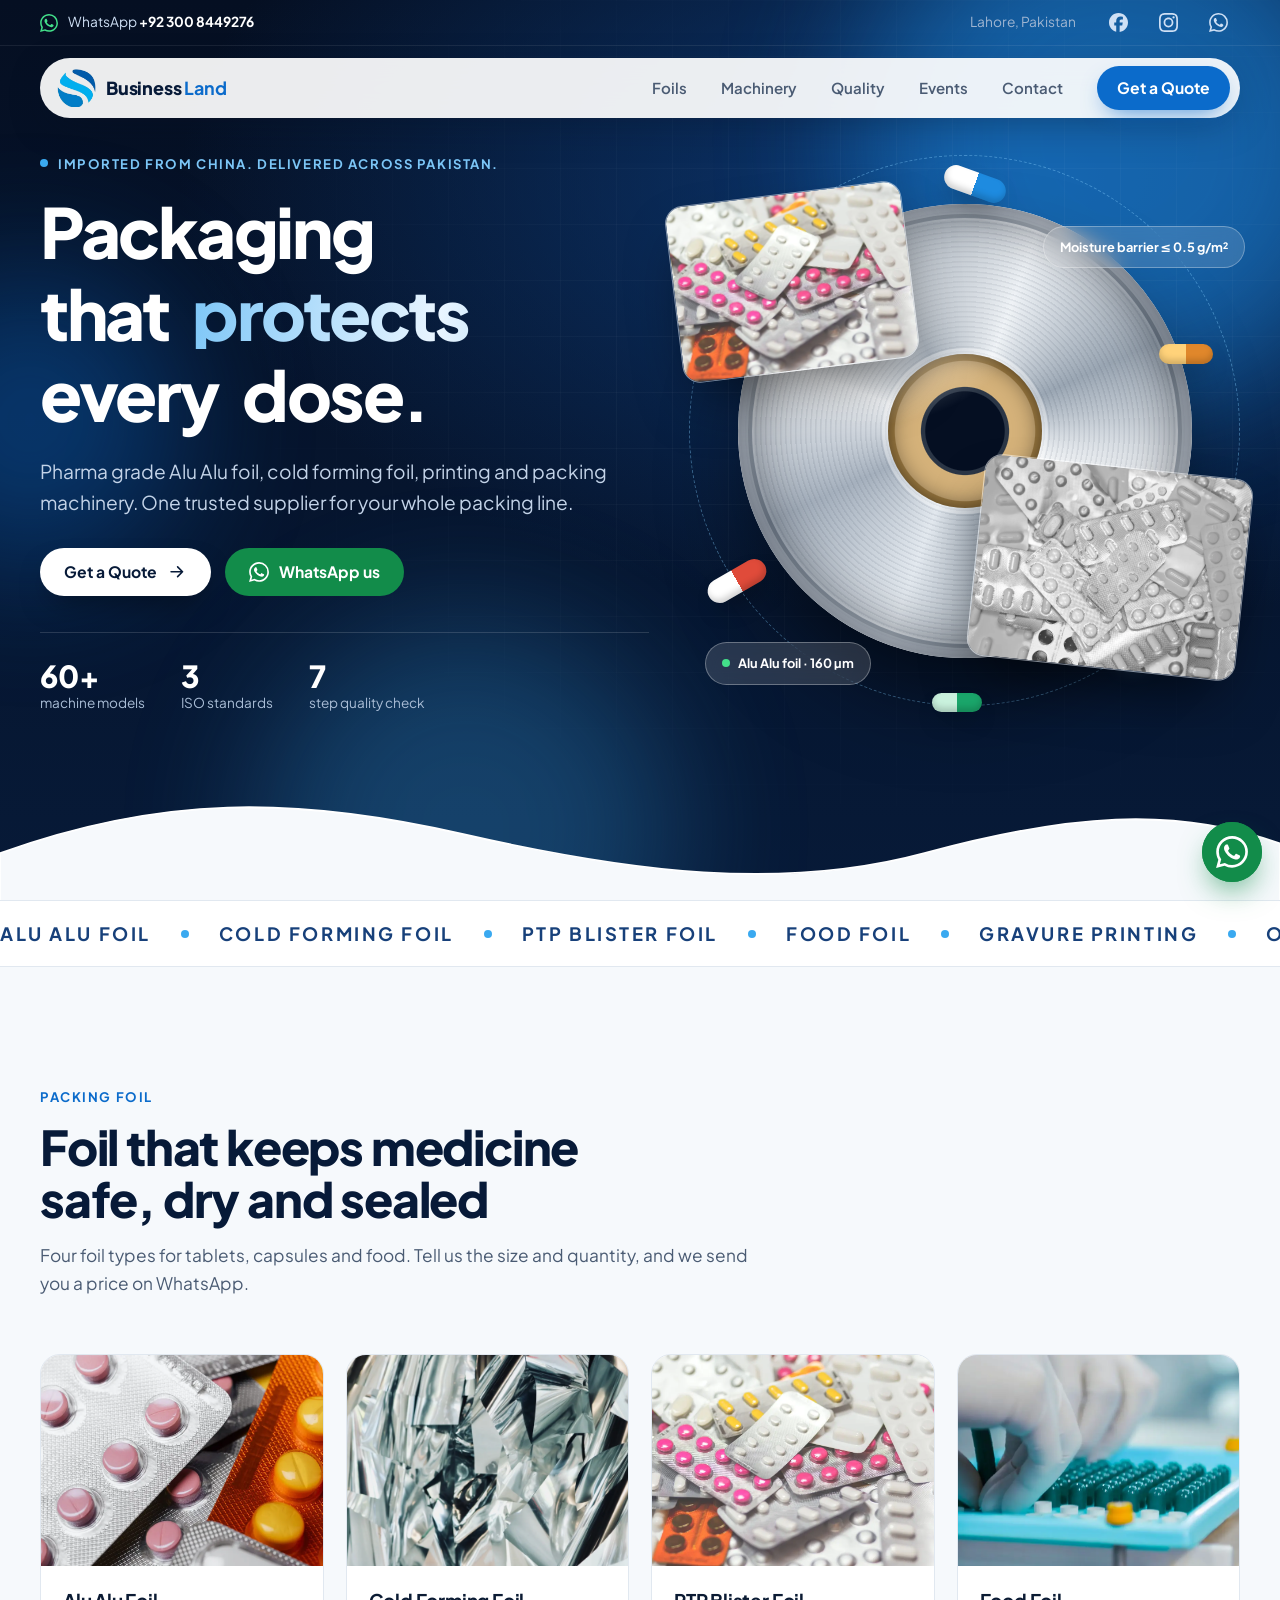
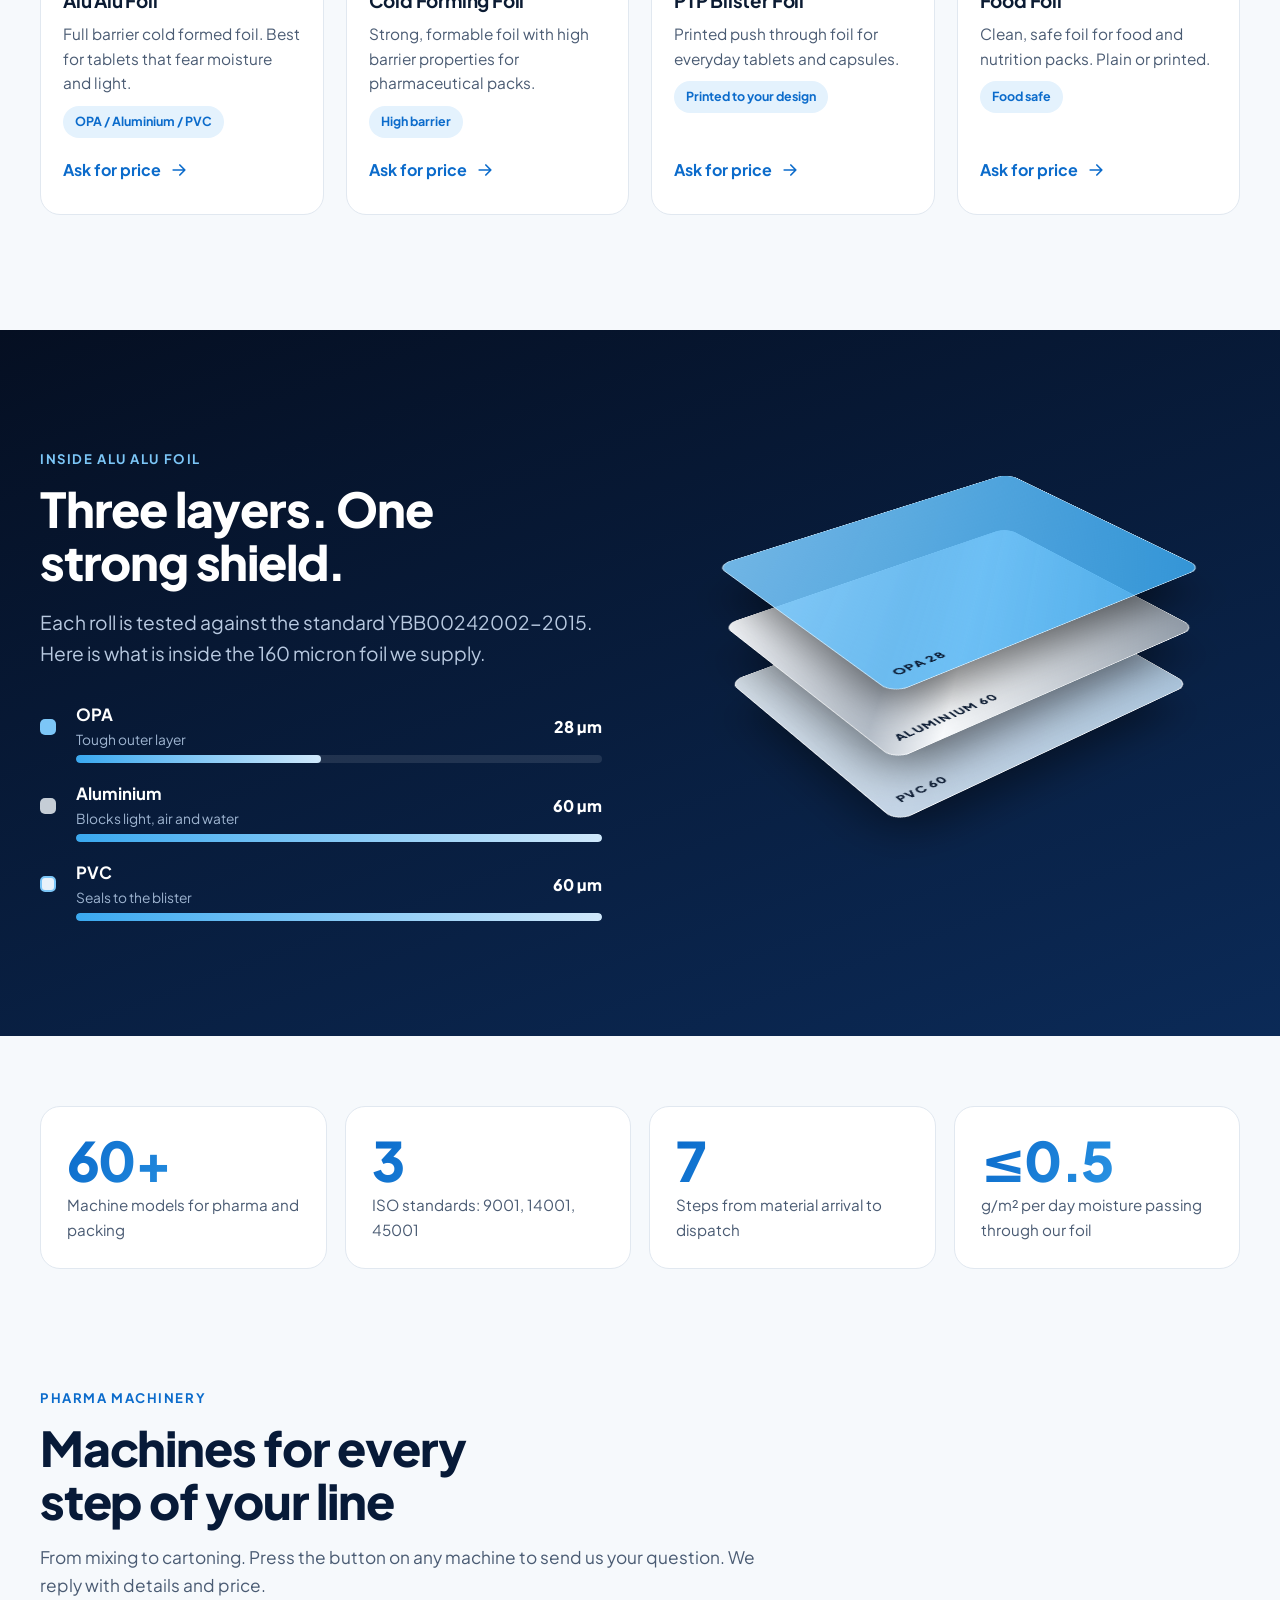
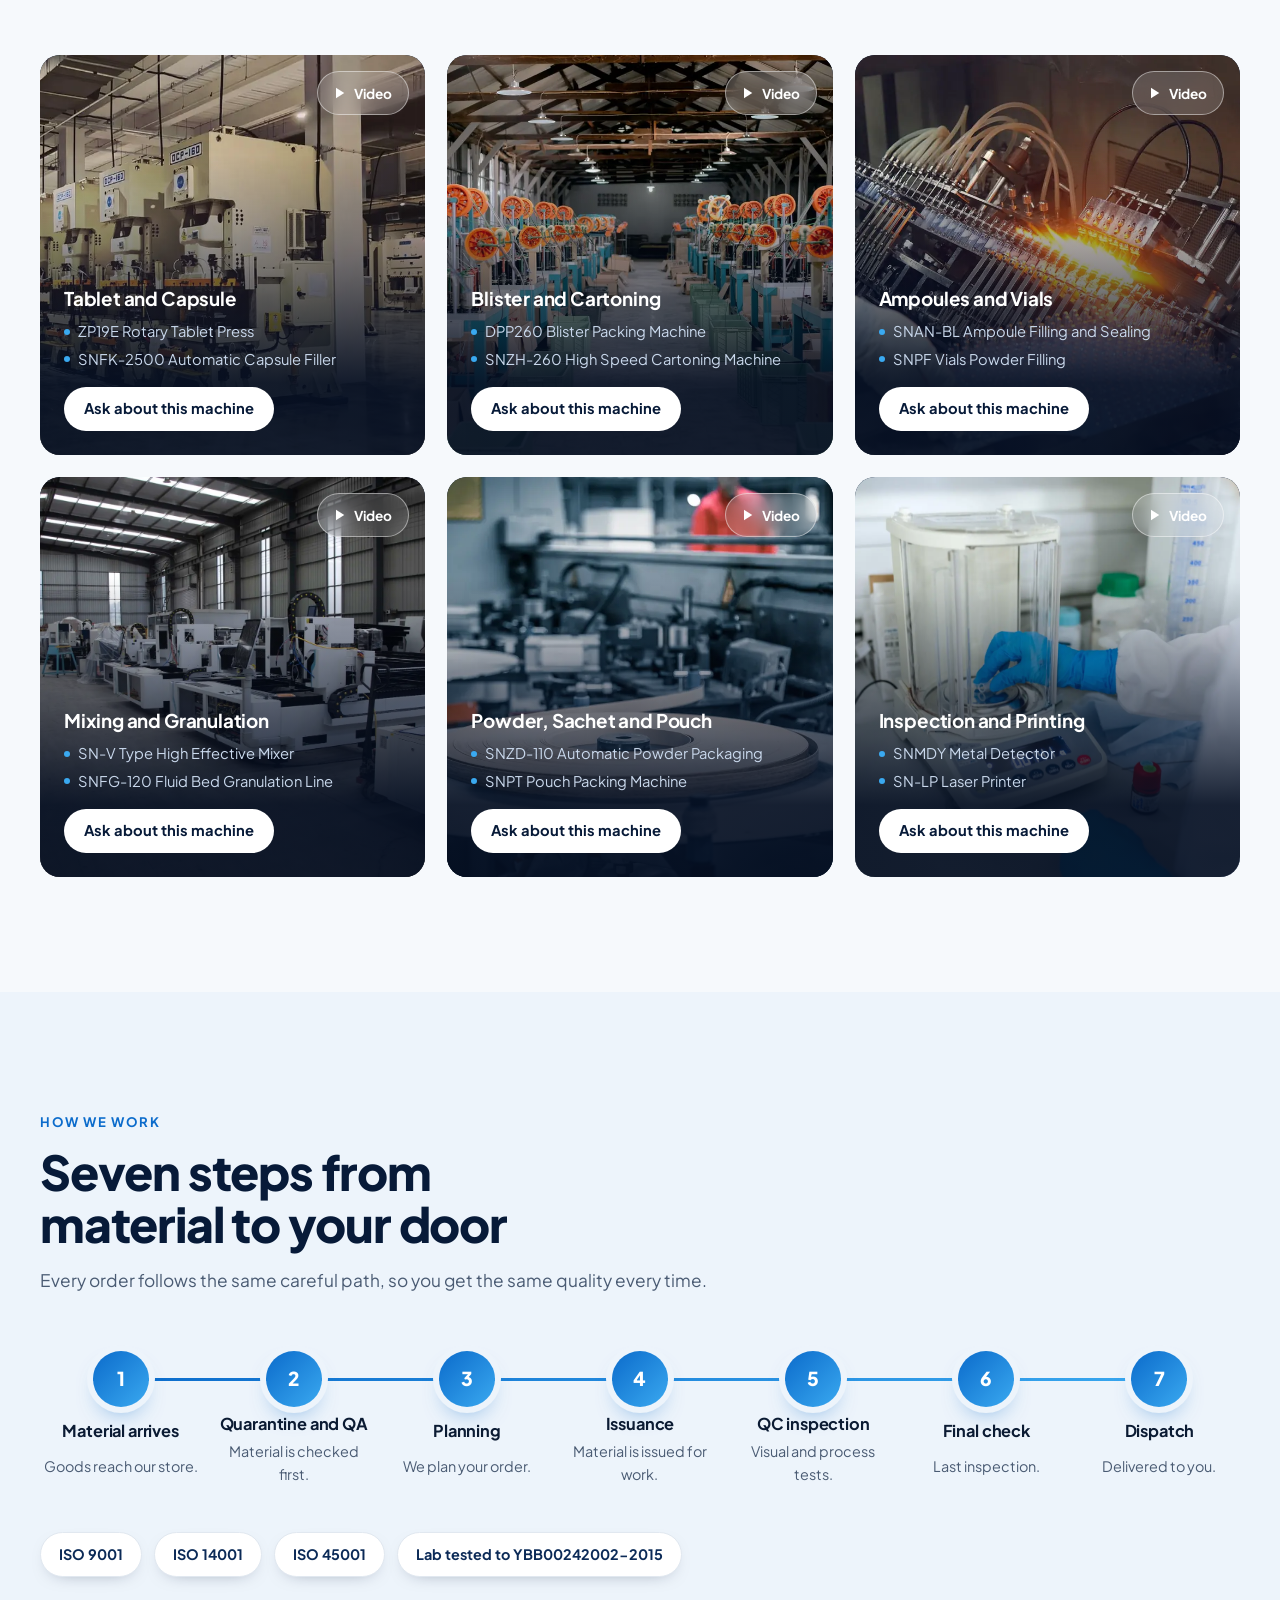
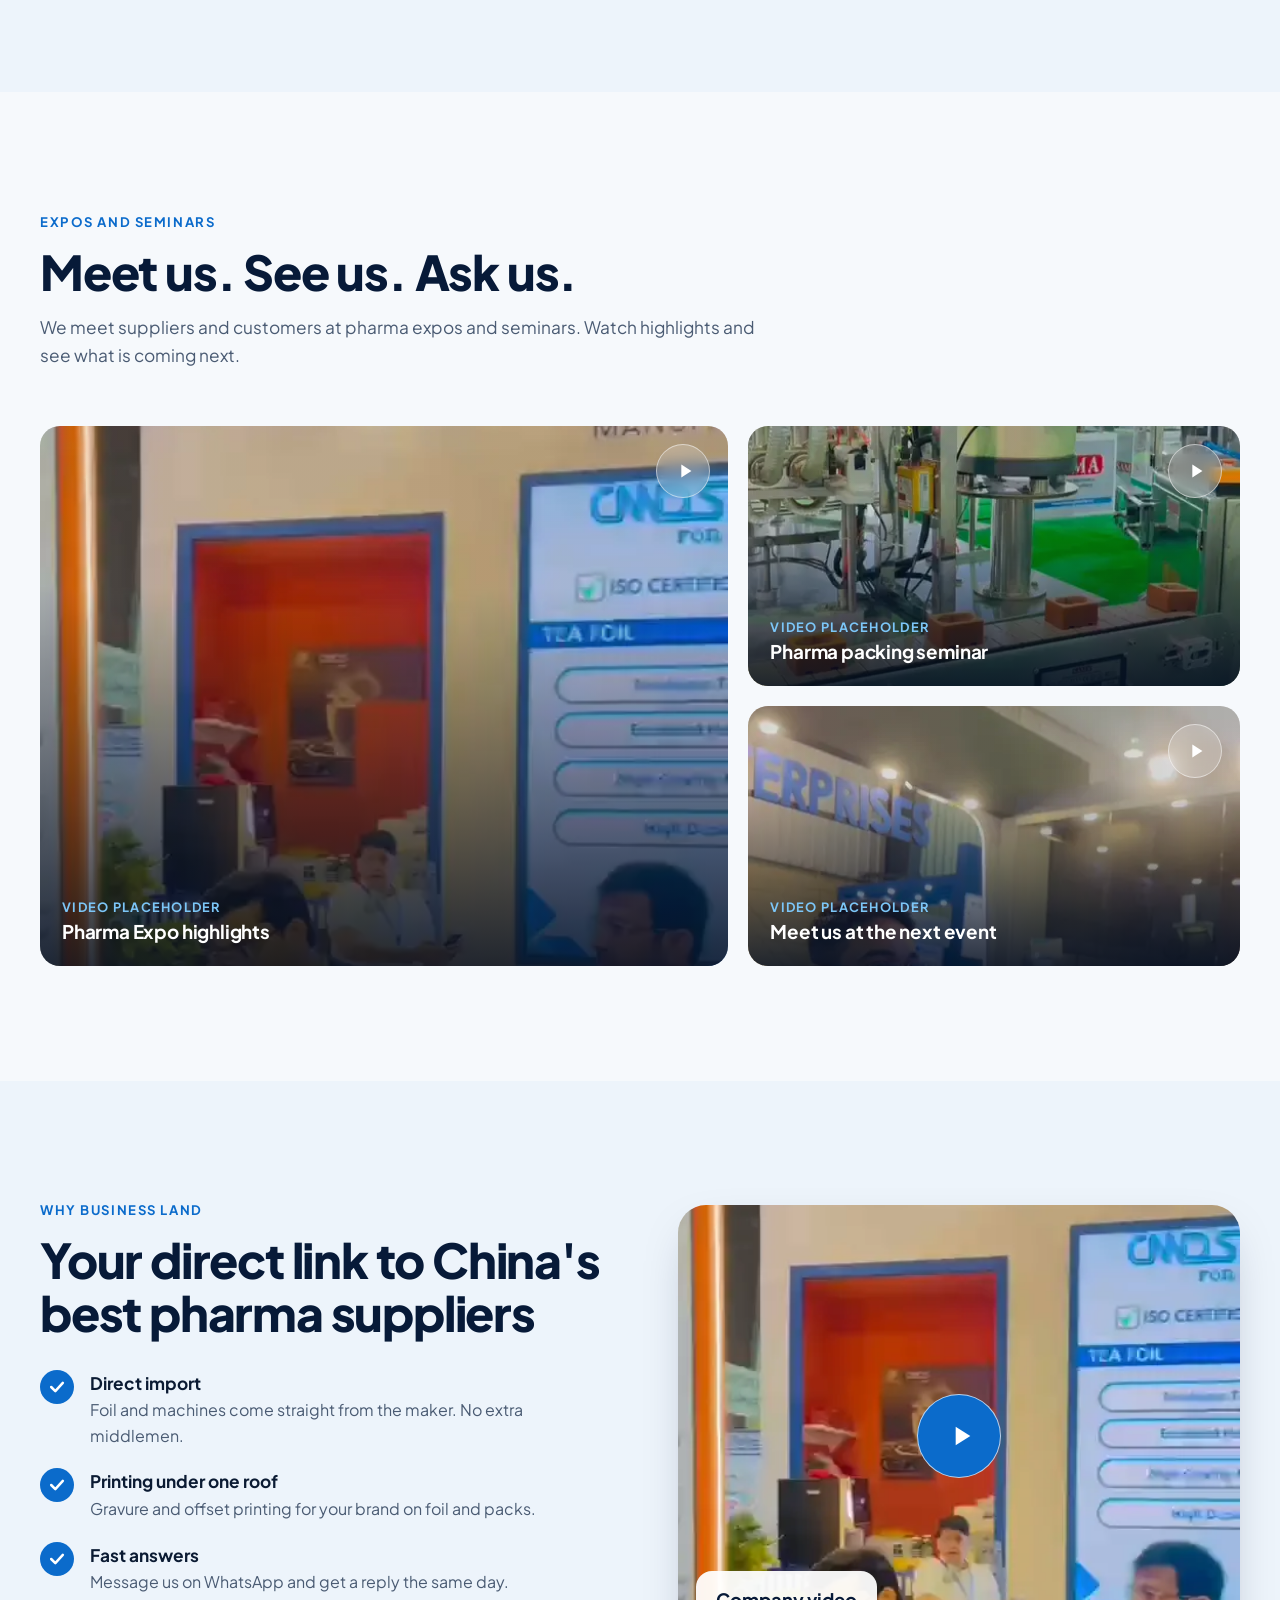
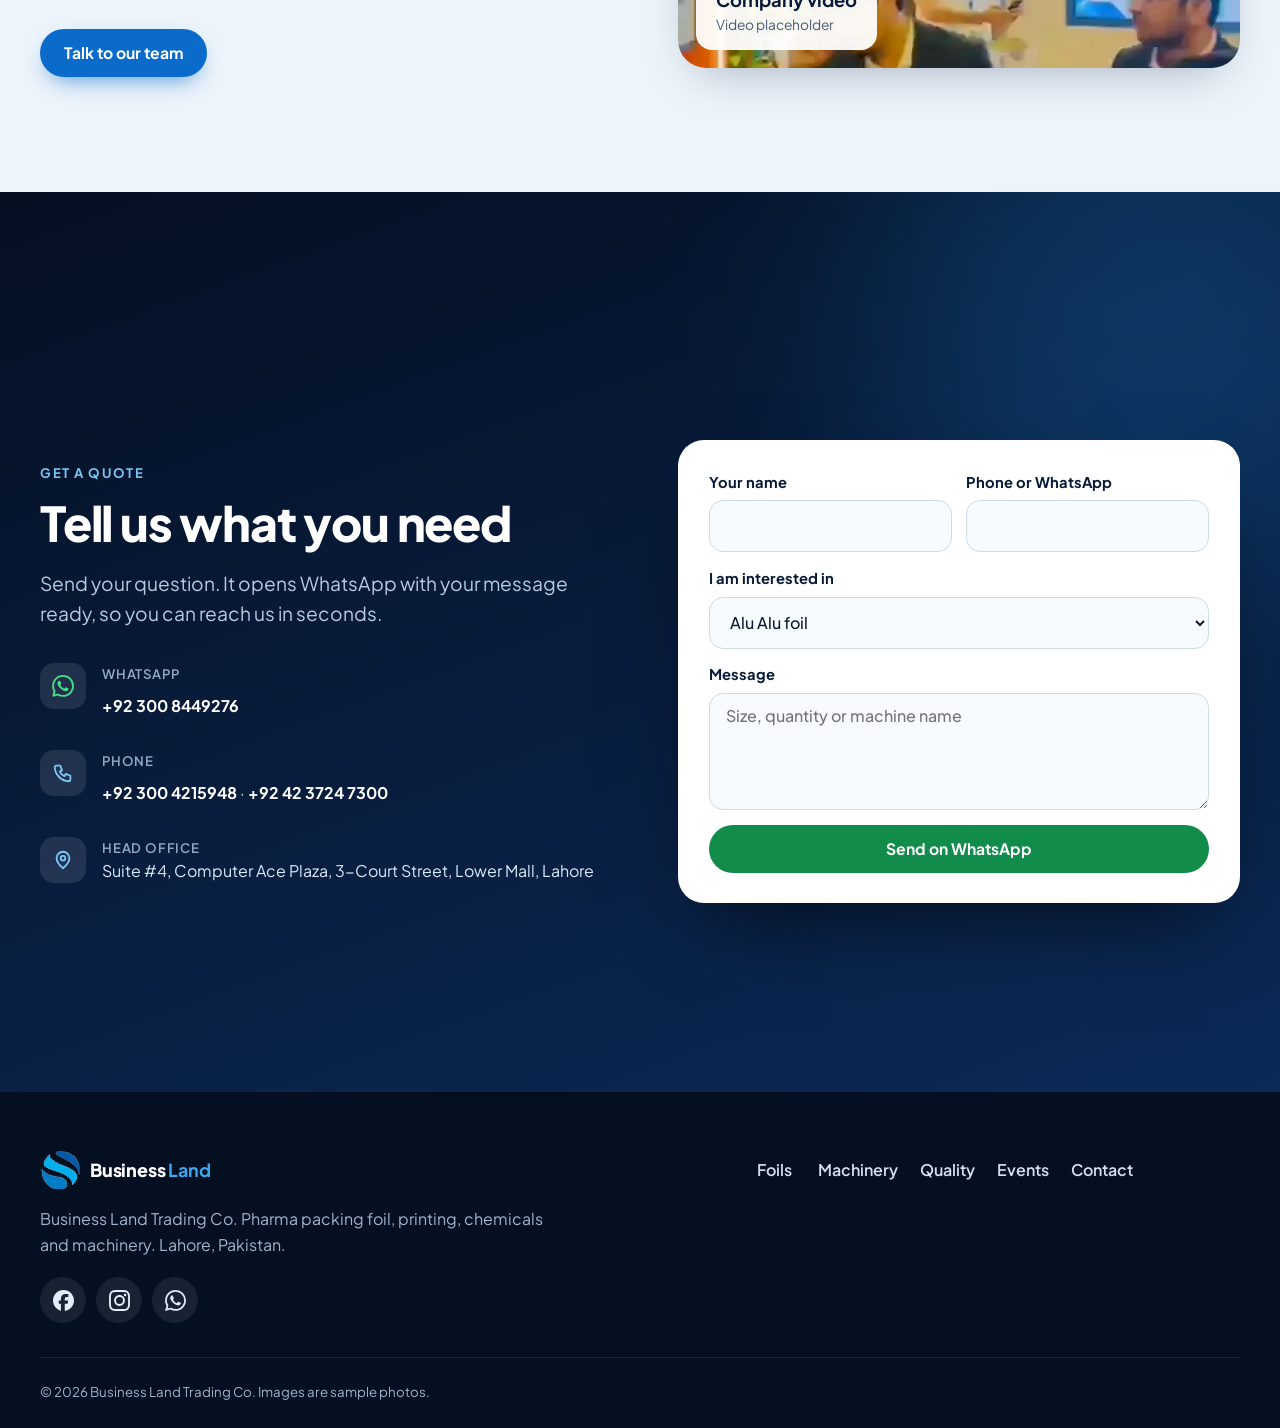
==== index.html @ bb765d88 "Business Land website preview" ====
<!doctype html>
<html lang="en">
<head>
<meta charset="utf-8">
<meta name="viewport" content="width=device-width, initial-scale=1">
<title>Business Land | Pharma Packing Foil and Machinery, Lahore</title>
<meta name="description" content="Business Land Trading Co imports Alu Alu foil, cold forming foil, packing materials and pharma machinery from China and supplies them across Pakistan. Get a quote on WhatsApp.">
<meta name="theme-color" content="#071a38">
<meta property="og:title" content="Business Land | Pharma Packing Foil and Machinery">
<meta property="og:description" content="Alu Alu foil, cold forming foil, printing and pharma machinery. Imported from China, delivered across Pakistan.">
<meta property="og:type" content="website">
<meta property="og:image" content="images/hero-blister-silver.webp">
<link rel="icon" type="image/png" href="images/logo.png">
<link rel="preload" as="font" type="font/woff2" href="fonts/plus-jakarta-sans-latin.woff2" crossorigin>
<link rel="preload" as="image" href="images/hero-blister-silver.webp" fetchpriority="high">
<link rel="stylesheet" href="css/style.css">
<script>document.documentElement.classList.add('js')</script>
<noscript><style>.reveal{opacity:1!important;transform:none!important}.word>span{transform:none!important}</style></noscript>
<script type="application/ld+json">
{"@context":"https://schema.org","@type":"LocalBusiness","name":"Business Land Trading Co","telephone":"+92 300 8449276",
"address":{"@type":"PostalAddress","streetAddress":"Suite #4, Computer Ace Plaza, 3-Court Street, Lower Mall","addressLocality":"Lahore","addressCountry":"PK"}}
</script>
</head>
<body>
<svg width="0" height="0" style="position:absolute" aria-hidden="true" focusable="false"><defs><symbol id="i-wa" viewBox="0 0 24 24"><path d="M17.472 14.382c-.297-.149-1.758-.867-2.03-.967-.273-.099-.471-.148-.67.15-.197.297-.767.966-.94 1.164-.173.199-.347.223-.644.075-.297-.15-1.255-.463-2.39-1.475-.883-.788-1.48-1.761-1.653-2.059-.173-.297-.018-.458.13-.606.134-.133.298-.347.446-.52.149-.174.198-.298.298-.497.099-.198.05-.371-.025-.52-.075-.149-.669-1.612-.916-2.207-.242-.579-.487-.5-.669-.51-.173-.008-.371-.01-.57-.01-.198 0-.52.074-.792.372-.272.297-1.04 1.016-1.04 2.479 0 1.462 1.065 2.875 1.213 3.074.149.198 2.096 3.2 5.077 4.487.709.306 1.262.489 1.694.625.712.227 1.36.195 1.871.118.571-.085 1.758-.719 2.006-1.413.248-.694.248-1.289.173-1.413-.074-.124-.272-.198-.57-.347m-5.421 7.403h-.004a9.87 9.87 0 01-5.031-1.378l-.361-.214-3.741.982.998-3.648-.235-.374a9.86 9.86 0 01-1.51-5.26c.001-5.45 4.436-9.884 9.888-9.884 2.64 0 5.122 1.03 6.988 2.898a9.825 9.825 0 012.893 6.994c-.003 5.45-4.437 9.884-9.885 9.884m8.413-18.297A11.815 11.815 0 0012.05 0C5.495 0 .16 5.335.157 11.892c0 2.096.547 4.142 1.588 5.945L.057 24l6.305-1.654a11.882 11.882 0 005.683 1.448h.005c6.554 0 11.89-5.335 11.893-11.893a11.821 11.821 0 00-3.48-8.413Z"/></symbol><symbol id="i-fb" viewBox="0 0 24 24"><path d="M9.101 23.691v-7.98H6.627v-3.667h2.474v-1.58c0-4.085 1.848-5.978 5.858-5.978.401 0 .955.042 1.468.103a8.68 8.68 0 0 1 1.141.195v3.325a8.623 8.623 0 0 0-.653-.036 26.805 26.805 0 0 0-.733-.009c-.707 0-1.259.096-1.675.309a1.686 1.686 0 0 0-.679.622c-.258.42-.374.995-.374 1.752v1.297h3.919l-.386 2.103-.287 1.564h-3.246v8.245C19.396 23.238 24 18.179 24 12.044c0-6.627-5.373-12-12-12s-12 5.373-12 12c0 5.628 3.874 10.35 9.101 11.647Z"/></symbol><symbol id="i-ig" viewBox="0 0 24 24"><path d="M7.0301.084c-1.2768.0602-2.1487.264-2.911.5634-.7888.3075-1.4575.72-2.1228 1.3877-.6652.6677-1.075 1.3368-1.3802 2.127-.2954.7638-.4956 1.6365-.552 2.914-.0564 1.2775-.0689 1.6882-.0626 4.947.0062 3.2586.0206 3.6671.0825 4.9473.061 1.2765.264 2.1482.5635 2.9107.308.7889.72 1.4573 1.388 2.1228.6679.6655 1.3365 1.0743 2.1285 1.38.7632.295 1.6361.4961 2.9134.552 1.2773.056 1.6884.069 4.9462.0627 3.2578-.0062 3.668-.0207 4.9478-.0814 1.28-.0607 2.147-.2652 2.9098-.5633.7889-.3086 1.4578-.72 2.1228-1.3881.665-.6682 1.0745-1.3378 1.3795-2.1284.2957-.7632.4966-1.636.552-2.9124.056-1.2809.0692-1.6898.063-4.948-.0063-3.2583-.021-3.6668-.0817-4.9465-.0607-1.2797-.264-2.1487-.5633-2.9117-.3084-.7889-.72-1.4568-1.3876-2.1228C21.2982 1.33 20.628.9208 19.8378.6165 19.074.321 18.2017.1197 16.9244.0645 15.6471.0093 15.236-.005 11.977.0014 8.718.0076 8.31.0215 7.0301.0839m.1402 21.6932c-1.17-.0509-1.8053-.2453-2.2287-.408-.5606-.216-.96-.4771-1.3819-.895-.422-.4178-.6811-.8186-.9-1.378-.1644-.4234-.3624-1.058-.4171-2.228-.0595-1.2645-.072-1.6442-.079-4.848-.007-3.2037.0053-3.583.0607-4.848.05-1.169.2456-1.805.408-2.2282.216-.5613.4762-.96.895-1.3816.4188-.4217.8184-.6814 1.3783-.9003.423-.1651 1.0575-.3614 2.227-.4171 1.2655-.06 1.6447-.072 4.848-.079 3.2033-.007 3.5835.005 4.8495.0608 1.169.0508 1.8053.2445 2.228.408.5608.216.96.4754 1.3816.895.4217.4194.6816.8176.9005 1.3787.1653.4217.3617 1.056.4169 2.2263.0602 1.2655.0739 1.645.0796 4.848.0058 3.203-.0055 3.5834-.061 4.848-.051 1.17-.245 1.8055-.408 2.2294-.216.5604-.4763.96-.8954 1.3814-.419.4215-.8181.6811-1.3783.9-.4224.1649-1.0577.3617-2.2262.4174-1.2656.0595-1.6448.072-4.8493.079-3.2045.007-3.5825-.006-4.848-.0608M16.953 5.5864A1.44 1.44 0 1 0 18.39 4.144a1.44 1.44 0 0 0-1.437 1.4424M5.8385 12.012c.0067 3.4032 2.7706 6.1557 6.173 6.1493 3.4026-.0065 6.157-2.7701 6.1506-6.1733-.0065-3.4032-2.771-6.1565-6.174-6.1498-3.403.0067-6.156 2.771-6.1496 6.1738M8 12.0077a4 4 0 1 1 4.008 3.9921A3.9996 3.9996 0 0 1 8 12.0077"/></symbol></defs></svg>
<a class="skip" href="#main">Skip to content</a>
<div class="progress" aria-hidden="true"><span></span></div>

<aside class="topbar" aria-label="Contact and social links">
  <div class="container tb">
    <a class="tb-call" href="https://wa.me/923008449276" data-wa="Hello Business Land, I need a quote."><svg class="ico" aria-hidden="true"><use href="#i-wa"/></svg><span><i class="tb-w">WhatsApp </i><b>+92 300 8449276</b></span></a>
    <span class="tb-loc">Lahore, Pakistan</span>
    <ul class="social" aria-label="Social media">
      <li><a class="s-fb" href="https://www.facebook.com/" target="_blank" rel="noopener" aria-label="Business Land on Facebook"><svg class="ico" aria-hidden="true"><use href="#i-fb"/></svg></a></li>
      <li><a class="s-ig" href="https://www.instagram.com/" target="_blank" rel="noopener" aria-label="Business Land on Instagram"><svg class="ico" aria-hidden="true"><use href="#i-ig"/></svg></a></li>
      <li><a class="s-wa" href="https://wa.me/923008449276" data-wa="Hello Business Land, I need a quote." target="_blank" rel="noopener" aria-label="Chat with Business Land on WhatsApp"><svg class="ico" aria-hidden="true"><use href="#i-wa"/></svg></a></li>
    </ul>
  </div>
</aside>

<!-- ============ HEADER ============ -->
<header class="header" id="top">
  <div class="bar">
    <a class="brand" href="#top" aria-label="Business Land, home">
      <img src="images/logo.png" width="40" height="38" alt="">
      <span>Business <b>Land</b></span>
    </a>
    <nav class="nav" id="nav" aria-label="Main">
      <a href="#foils">Foils</a>
      <a href="#machinery">Machinery</a>
      <a href="#quality">Quality</a>
      <a href="#events">Events</a>
      <a href="#contact">Contact</a>
    </nav>
    <a class="btn btn-primary btn-sm hide-sm" href="#contact">Get a Quote</a>
    <button class="burger" id="burger" aria-label="Open menu" aria-expanded="false" aria-controls="nav"><i></i><i></i><i></i></button>
  </div>
</header>

<main id="main">
<!-- ============ HERO ============ -->
<section class="hero" aria-labelledby="hero-title">
  <div class="hero-bg" aria-hidden="true">
    <span class="blob b1"></span><span class="blob b2"></span><span class="blob b3"></span><span class="grid"></span>
  </div>
  <div class="container hero-grid">
    <div class="hero-copy">
      <p class="eyebrow on-dark rise" style="--d:0"><span class="dot"></span> Imported from China. Delivered across Pakistan.</p>
      <h1 id="hero-title">
        <span class="word"><span style="--i:0">Packaging</span></span>
        <span class="word"><span style="--i:1">that</span></span>
        <span class="word hl"><span style="--i:2">protects</span></span>
        <span class="word"><span style="--i:3">every</span></span>
        <span class="word"><span style="--i:4">dose.</span></span>
      </h1>
      <p class="lead rise" style="--d:5">Pharma grade Alu Alu foil, cold forming foil, printing and packing machinery. One trusted supplier for your whole packing line.</p>
      <div class="hero-cta rise" style="--d:6">
        <a class="btn btn-light" href="#contact">Get a Quote <svg viewBox="0 0 24 24" aria-hidden="true"><path d="M5 12h14M13 6l6 6-6 6"/></svg></a>
        <a class="btn btn-wa" data-wa="Hello Business Land, I would like to know more about your foil and machinery." href="https://wa.me/923008449276" target="_blank" rel="noopener">
          <svg class="ico" aria-hidden="true"><use href="#i-wa"/></svg>
          WhatsApp us</a>
      </div>
      <ul class="hero-facts rise" style="--d:7">
        <li><strong>60+</strong><span>machine models</span></li>
        <li><strong>3</strong><span>ISO standards</span></li>
        <li><strong>7</strong><span>step quality check</span></li>
      </ul>
    </div>

    <div class="stage" id="stage" aria-hidden="true">
      <div class="ring"></div>
      <div class="roll"><div class="disc"></div><div class="grooves"></div><div class="core"></div><div class="gloss"></div></div>

      <div class="layer-par" style="--k:26"><div class="fcard c1"><img src="images/blister-colour.webp" width="1100" height="733" alt="" fetchpriority="high"></div></div>
      <div class="layer-par" style="--k:40"><div class="fcard c2"><img src="images/hero-blister-silver.webp" width="1600" height="1067" alt="" fetchpriority="high"></div></div>

      <div class="layer-par" style="--k:60"><span class="cap cp1"></span></div>
      <div class="layer-par" style="--k:48"><span class="cap cp2"></span></div>
      <div class="layer-par" style="--k:70"><span class="cap cp3"></span></div>
      <div class="layer-par" style="--k:34"><span class="cap cp4"></span></div>

      <div class="layer-par" style="--k:52"><div class="tag t1"><i class="pulse"></i> Alu Alu foil &middot; 160 &micro;m</div></div>
      <div class="layer-par" style="--k:36"><div class="tag t2">Moisture barrier &le; 0.5 g/m&sup2;</div></div>
    </div>
  </div>
  <svg class="wave" viewBox="0 0 1440 120" preserveAspectRatio="none" aria-hidden="true"><path d="M0 70C180 10 330 10 520 50s360 60 520 20 280-50 400-10v70H0Z"/></svg>
</section>

<!-- ============ MARQUEE ============ -->
<div class="marquee" aria-label="What we supply">
  <div class="track">
    <ul>
      <li>Alu Alu Foil</li><li>Cold Forming Foil</li><li>PTP Blister Foil</li><li>Food Foil</li><li>Gravure Printing</li><li>Offset Printing</li><li>Chemicals</li><li>Pharma Machinery</li>
    </ul>
    <ul aria-hidden="true">
      <li>Alu Alu Foil</li><li>Cold Forming Foil</li><li>PTP Blister Foil</li><li>Food Foil</li><li>Gravure Printing</li><li>Offset Printing</li><li>Chemicals</li><li>Pharma Machinery</li>
    </ul>
  </div>
</div>

<!-- ============ FOILS ============ -->
<section class="section" id="foils" aria-labelledby="foils-title">
  <div class="container">
    <div class="head reveal">
      <p class="eyebrow">Packing foil</p>
      <h2 id="foils-title">Foil that keeps medicine safe, dry and sealed</h2>
      <p>Four foil types for tablets, capsules and food. Tell us the size and quantity, and we send you a price on WhatsApp.</p>
    </div>
    <div class="cards" data-carousel="Foil products">
      <article class="card reveal" style="--d:0">
        <div class="ph"><img loading="lazy" src="images/blister-macro.webp" width="1100" height="733" alt="Tablets sealed in blister packs"></div>
        <div class="body"><h3>Alu Alu Foil</h3><p>Full barrier cold formed foil. Best for tablets that fear moisture and light.</p>
        <span class="chip">OPA / Aluminium / PVC</span>
        <a class="more" data-wa="Hello, I want a quote for Alu Alu Foil." href="https://wa.me/923008449276" target="_blank" rel="noopener">Ask for price <svg viewBox="0 0 24 24" aria-hidden="true"><path d="M5 12h14M13 6l6 6-6 6"/></svg></a></div>
      </article>
      <article class="card reveal" style="--d:1">
        <div class="ph"><img loading="lazy" src="images/foil-texture.webp" width="1600" height="1067" alt="Silver cold forming foil"></div>
        <div class="body"><h3>Cold Forming Foil</h3><p>Strong, formable foil with high barrier properties for pharmaceutical packs.</p>
        <span class="chip">High barrier</span>
        <a class="more" data-wa="Hello, I want a quote for Cold Forming Foil." href="https://wa.me/923008449276" target="_blank" rel="noopener">Ask for price <svg viewBox="0 0 24 24" aria-hidden="true"><path d="M5 12h14M13 6l6 6-6 6"/></svg></a></div>
      </article>
      <article class="card reveal" style="--d:2">
        <div class="ph"><img loading="lazy" src="images/blister-colour.webp" width="1100" height="733" alt="Colourful blister packs of tablets"></div>
        <div class="body"><h3>PTP Blister Foil</h3><p>Printed push through foil for everyday tablets and capsules.</p>
        <span class="chip">Printed to your design</span>
        <a class="more" data-wa="Hello, I want a quote for PTP Blister Foil." href="https://wa.me/923008449276" target="_blank" rel="noopener">Ask for price <svg viewBox="0 0 24 24" aria-hidden="true"><path d="M5 12h14M13 6l6 6-6 6"/></svg></a></div>
      </article>
      <article class="card reveal" style="--d:3">
        <div class="ph"><img loading="lazy" src="images/lab-capsules.webp" width="1100" height="618" alt="Hands placing capsules in a clean lab"></div>
        <div class="body"><h3>Food Foil</h3><p>Clean, safe foil for food and nutrition packs. Plain or printed.</p>
        <span class="chip">Food safe</span>
        <a class="more" data-wa="Hello, I want a quote for Food Foil." href="https://wa.me/923008449276" target="_blank" rel="noopener">Ask for price <svg viewBox="0 0 24 24" aria-hidden="true"><path d="M5 12h14M13 6l6 6-6 6"/></svg></a></div>
      </article>
    </div>
  </div>
</section>

<!-- ============ ALU ALU LAYERS ============ -->
<section class="section dark layers-sec" aria-labelledby="layers-title">
  <div class="container two">
    <div class="reveal">
      <p class="eyebrow on-dark">Inside Alu Alu foil</p>
      <h2 id="layers-title">Three layers. One strong shield.</h2>
      <p class="lead">Each roll is tested against the standard YBB00242002-2015. Here is what is inside the 160 micron foil we supply.</p>
      <ul class="spec" id="spec">
        <li><span class="sw s-opa"></span><div><b>OPA</b><small>Tough outer layer</small></div><div class="meter"><i style="--w:28"></i></div><em>28 &micro;m</em></li>
        <li><span class="sw s-al"></span><div><b>Aluminium</b><small>Blocks light, air and water</small></div><div class="meter"><i style="--w:60"></i></div><em>60 &micro;m</em></li>
        <li><span class="sw s-pvc"></span><div><b>PVC</b><small>Seals to the blister</small></div><div class="meter"><i style="--w:60"></i></div><em>60 &micro;m</em></li>
      </ul>
    </div>
    <div class="stack-wrap reveal" style="--d:2" aria-hidden="true">
      <div class="stack" id="stack">
        <div class="slab l-opa"><span>OPA 28</span></div>
        <div class="slab l-al"><span>ALUMINIUM 60</span></div>
        <div class="slab l-pvc"><span>PVC 60</span></div>
      </div>
    </div>
  </div>
</section>

<!-- ============ STATS ============ -->
<section class="stats" aria-label="Numbers">
  <div class="container stats-grid">
    <div class="stat reveal"><strong><span data-count="60">0</span>+</strong><span>Machine models for pharma and packing</span></div>
    <div class="stat reveal" style="--d:1"><strong><span data-count="3">0</span></strong><span>ISO standards: 9001, 14001, 45001</span></div>
    <div class="stat reveal" style="--d:2"><strong><span data-count="7">0</span></strong><span>Steps from material arrival to dispatch</span></div>
    <div class="stat reveal" style="--d:3"><strong>&le;<span data-count="0.5" data-dec="1">0</span></strong><span>g/m&sup2; per day moisture passing through our foil</span></div>
  </div>
</section>

<!-- ============ MACHINERY ============ -->
<section class="section" id="machinery" aria-labelledby="mach-title">
  <div class="container">
    <div class="head reveal">
      <p class="eyebrow">Pharma machinery</p>
      <h2 id="mach-title">Machines for every step of your line</h2>
      <p>From mixing to cartoning. Press the button on any machine to send us your question. We reply with details and price.</p>
    </div>
    <div class="mach" data-carousel="Machinery categories">
      <article class="m reveal" style="--d:0"><img loading="lazy" src="images/factory-presses.webp" width="1100" height="619" alt="Row of heavy machines on a factory floor"><button type="button" class="mv" data-video="videos/expo-event.mp4" data-title="Machine video" aria-label="Watch machine video"><svg viewBox="0 0 24 24" aria-hidden="true"><path d="M8 5v14l11-7z"/></svg><span>Video</span></button>
        <div class="mb"><h3>Tablet and Capsule</h3><ul><li>ZP19E Rotary Tablet Press</li><li>SNFK-2500 Automatic Capsule Filler</li></ul>
        <a class="ask" data-wa="Hello, I want details about your Tablet and Capsule machines." href="https://wa.me/923008449276" target="_blank" rel="noopener">Ask about this machine</a></div></article>
      <article class="m reveal" style="--d:1"><img loading="lazy" src="images/factory-production-hall.webp" width="1100" height="733" alt="Production hall with packing stations"><button type="button" class="mv" data-video="videos/expo-event.mp4" data-title="Machine video" aria-label="Watch machine video"><svg viewBox="0 0 24 24" aria-hidden="true"><path d="M8 5v14l11-7z"/></svg><span>Video</span></button>
        <div class="mb"><h3>Blister and Cartoning</h3><ul><li>DPP260 Blister Packing Machine</li><li>SNZH-260 High Speed Cartoning Machine</li></ul>
        <a class="ask" data-wa="Hello, I want details about your Blister and Cartoning machines." href="https://wa.me/923008449276" target="_blank" rel="noopener">Ask about this machine</a></div></article>
      <article class="m reveal" style="--d:2"><img loading="lazy" src="images/machine-ampoule-line.webp" width="1100" height="733" alt="Ampoule filling and sealing line with a bright flame"><button type="button" class="mv" data-video="videos/expo-event.mp4" data-title="Machine video" aria-label="Watch machine video"><svg viewBox="0 0 24 24" aria-hidden="true"><path d="M8 5v14l11-7z"/></svg><span>Video</span></button>
        <div class="mb"><h3>Ampoules and Vials</h3><ul><li>SNAN-BL Ampoule Filling and Sealing</li><li>SNPF Vials Powder Filling</li></ul>
        <a class="ask" data-wa="Hello, I want details about your Ampoule and Vial machines." href="https://wa.me/923008449276" target="_blank" rel="noopener">Ask about this machine</a></div></article>
      <article class="m reveal" style="--d:3"><img loading="lazy" src="images/factory-hall.webp" width="1600" height="1067" alt="Large factory hall with machines"><button type="button" class="mv" data-video="videos/expo-event.mp4" data-title="Machine video" aria-label="Watch machine video"><svg viewBox="0 0 24 24" aria-hidden="true"><path d="M8 5v14l11-7z"/></svg><span>Video</span></button>
        <div class="mb"><h3>Mixing and Granulation</h3><ul><li>SN-V Type High Effective Mixer</li><li>SNFG-120 Fluid Bed Granulation Line</li></ul>
        <a class="ask" data-wa="Hello, I want details about your Mixing and Granulation machines." href="https://wa.me/923008449276" target="_blank" rel="noopener">Ask about this machine</a></div></article>
      <article class="m reveal" style="--d:4"><img loading="lazy" src="images/machine-detail.webp" width="1100" height="733" alt="Close view of an industrial machine"><button type="button" class="mv" data-video="videos/expo-event.mp4" data-title="Machine video" aria-label="Watch machine video"><svg viewBox="0 0 24 24" aria-hidden="true"><path d="M8 5v14l11-7z"/></svg><span>Video</span></button>
        <div class="mb"><h3>Powder, Sachet and Pouch</h3><ul><li>SNZD-110 Automatic Powder Packaging</li><li>SNPT Pouch Packing Machine</li></ul>
        <a class="ask" data-wa="Hello, I want details about your Powder, Sachet and Pouch machines." href="https://wa.me/923008449276" target="_blank" rel="noopener">Ask about this machine</a></div></article>
      <article class="m reveal" style="--d:5"><img loading="lazy" src="images/lab-measure.webp" width="1100" height="1649" alt="Gloved hand using a precision scale in a lab"><button type="button" class="mv" data-video="videos/expo-event.mp4" data-title="Machine video" aria-label="Watch machine video"><svg viewBox="0 0 24 24" aria-hidden="true"><path d="M8 5v14l11-7z"/></svg><span>Video</span></button>
        <div class="mb"><h3>Inspection and Printing</h3><ul><li>SNMDY Metal Detector</li><li>SN-LP Laser Printer</li></ul>
        <a class="ask" data-wa="Hello, I want details about your Inspection and Printing machines." href="https://wa.me/923008449276" target="_blank" rel="noopener">Ask about this machine</a></div></article>
    </div>
  </div>
</section>

<!-- ============ QUALITY TIMELINE ============ -->
<section class="section tint" id="quality" aria-labelledby="q-title">
  <div class="container">
    <div class="head reveal">
      <p class="eyebrow">How we work</p>
      <h2 id="q-title">Seven steps from material to your door</h2>
      <p>Every order follows the same careful path, so you get the same quality every time.</p>
    </div>
    <ol class="steps" id="steps">
      <li style="--i:0"><b>1</b><h3>Material arrives</h3><p>Goods reach our store.</p></li>
      <li style="--i:1"><b>2</b><h3>Quarantine and QA</h3><p>Material is checked first.</p></li>
      <li style="--i:2"><b>3</b><h3>Planning</h3><p>We plan your order.</p></li>
      <li style="--i:3"><b>4</b><h3>Issuance</h3><p>Material is issued for work.</p></li>
      <li style="--i:4"><b>5</b><h3>QC inspection</h3><p>Visual and process tests.</p></li>
      <li style="--i:5"><b>6</b><h3>Final check</h3><p>Last inspection.</p></li>
      <li style="--i:6"><b>7</b><h3>Dispatch</h3><p>Delivered to you.</p></li>
    </ol>
    <div class="certs reveal">
      <span>ISO 9001</span><span>ISO 14001</span><span>ISO 45001</span>
      <span>Lab tested to YBB00242002-2015</span>
    </div>
  </div>
</section>

<!-- ============ EVENTS ============ -->
<section class="section" id="events" aria-labelledby="ev-title">
  <div class="container">
    <div class="head reveal">
      <p class="eyebrow">Expos and seminars</p>
      <h2 id="ev-title">Meet us. See us. Ask us.</h2>
      <p>We meet suppliers and customers at pharma expos and seminars. Watch highlights and see what is coming next.</p>
    </div>
    <div class="events">
      <button type="button" class="ev big reveal" data-video="videos/expo-event.mp4" data-title="Pharma Expo highlights" aria-label="Play video: Pharma Expo highlights"><img loading="lazy" src="images/video-poster-1.webp" width="720" height="1280" alt=""><span class="play" aria-hidden="true"><svg viewBox="0 0 24 24"><path d="M8 5v14l11-7z"/></svg></span><div><small>Video placeholder</small><h3>Pharma Expo highlights</h3></div></button>
      <button type="button" class="ev reveal" style="--d:1" data-video="videos/expo-event.mp4" data-title="Pharma packing seminar" aria-label="Play video: Pharma packing seminar"><img loading="lazy" src="images/video-poster-2.webp" width="720" height="1280" alt=""><span class="play" aria-hidden="true"><svg viewBox="0 0 24 24"><path d="M8 5v14l11-7z"/></svg></span><div><small>Video placeholder</small><h3>Pharma packing seminar</h3></div></button>
      <button type="button" class="ev reveal" style="--d:2" data-video="videos/expo-event.mp4" data-title="Meet us at the next event" aria-label="Play video: Meet us at the next event"><img loading="lazy" src="images/video-poster-3.webp" width="720" height="1280" alt=""><span class="play" aria-hidden="true"><svg viewBox="0 0 24 24"><path d="M8 5v14l11-7z"/></svg></span><div><small>Video placeholder</small><h3>Meet us at the next event</h3></div></button>
    </div>
  </div>
</section>

<!-- ============ WHY US ============ -->
<section class="section tint why" aria-labelledby="why-title">
  <div class="container two">
    <div class="reveal">
      <p class="eyebrow">Why Business Land</p>
      <h2 id="why-title">Your direct link to China's best pharma suppliers</h2>
      <ul class="ticks">
        <li><svg viewBox="0 0 24 24" aria-hidden="true"><path d="m5 12 5 5 9-10"/></svg><div><b>Direct import</b><span>Foil and machines come straight from the maker. No extra middlemen.</span></div></li>
        <li><svg viewBox="0 0 24 24" aria-hidden="true"><path d="m5 12 5 5 9-10"/></svg><div><b>Printing under one roof</b><span>Gravure and offset printing for your brand on foil and packs.</span></div></li>
        <li><svg viewBox="0 0 24 24" aria-hidden="true"><path d="m5 12 5 5 9-10"/></svg><div><b>Fast answers</b><span>Message us on WhatsApp and get a reply the same day.</span></div></li>
      </ul>
      <a class="btn btn-primary" href="#contact">Talk to our team</a>
    </div>
    <button type="button" class="photo vid reveal" style="--d:2" data-video="videos/expo-event.mp4" data-title="Company introduction" aria-label="Play video: Company introduction"><img loading="lazy" src="images/video-poster-1.webp" width="720" height="1280" alt=""><span class="play" aria-hidden="true"><svg viewBox="0 0 24 24"><path d="M8 5v14l11-7z"/></svg></span><div class="badge"><b>Company video</b><span>Video placeholder</span></div></button>
  </div>
</section>

<!-- ============ CONTACT ============ -->
<section class="section contact" id="contact" aria-labelledby="c-title">
  <div class="container two">
    <div class="reveal">
      <p class="eyebrow on-dark">Get a quote</p>
      <h2 id="c-title">Tell us what you need</h2>
      <p class="lead">Send your question. It opens WhatsApp with your message ready, so you can reach us in seconds.</p>
      <ul class="info">
        <li><svg class="ico" aria-hidden="true"><use href="#i-wa"/></svg><div><small>WhatsApp</small><a href="https://wa.me/923008449276">+92 300 8449276</a></div></li>
        <li><svg viewBox="0 0 24 24" aria-hidden="true"><path d="M5 4h4l2 5-2.500 1.500a11 11 0 0 0 5 5L15 13l5 2v4a2 2 0 0 1-2 2A16 16 0 0 1 3 6a2 2 0 0 1 2-2Z"/></svg><div><small>Phone</small><a href="tel:+923004215948">+92 300 4215948</a> &middot; <a href="tel:+924237247300">+92 42 3724 7300</a></div></li>
        <li><svg viewBox="0 0 24 24" aria-hidden="true"><path d="M12 21s7-6.200 7-11a7 7 0 0 0-14 0c0 4.800 7 11 7 11Z"/><circle cx="12" cy="10" r="2.500"/></svg><div><small>Head office</small><span>Suite #4, Computer Ace Plaza, 3-Court Street, Lower Mall, Lahore</span></div></li>
      </ul>
    </div>
    <form class="form reveal" style="--d:2" id="enquiry" novalidate>
      <div class="row2">
        <label>Your name<input name="name" autocomplete="name" required></label>
        <label>Phone or WhatsApp<input name="phone" type="tel" autocomplete="tel" inputmode="tel" required></label>
      </div>
      <label>I am interested in
        <select name="topic">
          <option>Alu Alu foil</option><option>Cold forming foil</option><option>PTP blister foil</option><option>Food foil</option>
          <option>Printing</option><option>Chemicals</option><option>Machinery</option>
        </select></label>
      <label>Message<textarea name="msg" rows="3" placeholder="Size, quantity or machine name"></textarea></label>
      <p class="err" id="err" role="alert" hidden>Please add your name and phone number.</p>
      <button class="btn btn-wa" type="submit">Send on WhatsApp</button>
    </form>
  </div>
</section>
</main>

<dialog class="vmodal" id="vmodal" aria-label="Video player">
  <button type="button" class="vclose" aria-label="Close video"><svg viewBox="0 0 24 24" aria-hidden="true"><path d="M6 6l12 12M18 6 6 18"/></svg></button>
  <video id="vplayer" controls playsinline preload="none"></video>
  <p class="vtitle" id="vtitle"></p>
</dialog>
<footer class="footer">
  <div class="container foot">
    <div><a class="brand light" href="#top"><img src="images/logo.png" width="40" height="38" alt=""><span>Business <b>Land</b></span></a>
      <p>Business Land Trading Co. Pharma packing foil, printing, chemicals and machinery. Lahore, Pakistan.</p>
      <ul class="social big" aria-label="Social media">
        <li><a class="s-fb" href="https://www.facebook.com/" target="_blank" rel="noopener" aria-label="Business Land on Facebook"><svg class="ico" aria-hidden="true"><use href="#i-fb"/></svg></a></li>
        <li><a class="s-ig" href="https://www.instagram.com/" target="_blank" rel="noopener" aria-label="Business Land on Instagram"><svg class="ico" aria-hidden="true"><use href="#i-ig"/></svg></a></li>
        <li><a class="s-wa" href="https://wa.me/923008449276" data-wa="Hello Business Land, I need a quote." target="_blank" rel="noopener" aria-label="Chat with Business Land on WhatsApp"><svg class="ico" aria-hidden="true"><use href="#i-wa"/></svg></a></li>
      </ul></div>
    <nav aria-label="Footer"><a href="#foils">Foils</a><a href="#machinery">Machinery</a><a href="#quality">Quality</a><a href="#events">Events</a><a href="#contact">Contact</a></nav>
  </div>
  <div class="container copy"><small>&copy; <span id="yr">2026</span> Business Land Trading Co. Images are sample photos.</small></div>
<a class="fab" data-wa="Hello Business Land, I need a quote." href="https://wa.me/923008449276" target="_blank" rel="noopener" aria-label="Chat on WhatsApp">
  <svg class="ico" aria-hidden="true"><use href="#i-wa"/></svg>
</a>
</footer>


<script src="js/main.js" defer></script>
</body>
</html>
---- css/style.css ----
/* Plus Jakarta Sans (variable, weights 200 to 800). Licence: SIL Open Font License 1.1, free for web use and hosting. */
@font-face{font-family:"Plus Jakarta Sans";font-style:normal;font-weight:200 800;font-display:swap;src:url(../fonts/plus-jakarta-sans-latin-ext.woff2) format("woff2");unicode-range:U+0100-02BA,U+02BD-02C5,U+02C7-02CC,U+02CE-02D7,U+02DD-02FF,U+0304,U+0308,U+0329,U+1D00-1DBF,U+1E00-1E9F,U+1EF2-1EFF,U+2020,U+20A0-20AB,U+20AD-20C4,U+2113,U+2C60-2C7F,U+A720-A7FF}
@font-face{font-family:"Plus Jakarta Sans";font-style:normal;font-weight:200 800;font-display:swap;src:url(../fonts/plus-jakarta-sans-latin.woff2) format("woff2");unicode-range:U+0000-00FF,U+0131,U+0152-0153,U+02BB-02BC,U+02C6,U+02DA,U+02DC,U+0304,U+0308,U+0329,U+2000-206F,U+20AC,U+2122,U+2191,U+2193,U+2212,U+2215,U+FEFF,U+FFFD}

/* Business Land | homepage styles
   Tokens first, then base, layout, components, motion. */
:root{
  --navy-950:#050f22; --navy-900:#071a38; --navy-800:#0b2a57;
  --blue-600:#0b6bcb; --blue-500:#1e8be0; --sky-400:#3aa9f0; --sky-300:#7cc6f7; --sky-100:#e4f2fd;
  --ink:#0b1b33; --muted:#4a5b73; --bg:#f6f9fc; --card:#fff; --line:#e1e8f0;
  --wa:#128c4a; --wa-dark:#0e7039;
  --foil:linear-gradient(135deg,#f6f8fb 0%,#b4bdc8 38%,#f9fbfd 52%,#8f9aa7 100%);
  --ease:cubic-bezier(.16,1,.3,1);
  --r:1.25rem; --shadow:0 1.125rem 3.125rem -20px rgba(7,26,56,.35);
  --font:"Plus Jakarta Sans",system-ui,-apple-system,"Segoe UI",Roboto,Arial,sans-serif;
}
*,*::before,*::after{box-sizing:border-box}
html{scroll-behavior:smooth;-webkit-text-size-adjust:100%}
body{margin:0;font-family:var(--font);font-size:1rem;line-height:1.6;color:var(--ink);background:var(--bg);overflow-x:hidden}
img{max-width:100%;height:auto;display:block}
a{color:inherit}
h1,h2,h3,p,ul,ol{margin:0}
ul,ol{padding:0;list-style:none}
svg{width:1.25em;height:1.25em;fill:none;stroke:currentColor;stroke-width:2;stroke-linecap:round;stroke-linejoin:round;flex:none}
:focus-visible{outline:0.1875rem solid var(--sky-400);outline-offset:0.1875rem;border-radius:0.5rem}
.skip{position:absolute;left:0.75rem;top:-60px;background:#fff;color:var(--ink);padding:0.625rem 1rem;border-radius:0.625rem;z-index:100;font-weight:600}
.skip:focus{top:0.75rem}
.container{width:min(75rem,100% - 2.5rem);margin-inline:auto}
.section{padding:clamp(4rem,9vw,7.5rem) 0;position:relative}
section[id]{scroll-margin-top:1.5rem}
.tint{background:#edf4fb}
.two{display:grid;gap:clamp(2rem,6vw,5rem);align-items:center}
@media(min-width:900px){.two{grid-template-columns:1fr 1fr}}

/* ---------- progress + header ---------- */
.progress{position:fixed;inset:0 0 auto 0;height:0.1875rem;z-index:60;pointer-events:none}
.progress span{display:block;height:100%;width:100%;background:linear-gradient(90deg,var(--sky-400),var(--blue-600));transform:scaleX(0);transform-origin:left}
.header{position:fixed;top:3.625rem;left:0;right:0;z-index:50;transition:top .45s var(--ease)}
.header.scrolled{top:0.875rem}
.bar{width:min(75rem,100% - 1.5rem);margin-inline:auto;display:flex;align-items:center;gap:1.25rem;padding:0.5rem 0.625rem 0.5rem 1rem;border-radius:62.4375rem;background:rgba(255,255,255,.92);backdrop-filter:blur(0.875rem);-webkit-backdrop-filter:blur(0.875rem);box-shadow:0 0.625rem 2.5rem -14px rgba(5,15,34,.5);transition:box-shadow .3s}
.header.scrolled .bar{box-shadow:0 0.875rem 2.5rem -12px rgba(5,15,34,.45)}
.brand{white-space:nowrap;min-height:2.75rem;display:flex;align-items:center;gap:0.625rem;text-decoration:none;font-weight:800;font-size:1.12rem;letter-spacing:-.01em;color:var(--navy-900)}
.brand b{color:var(--blue-600)}
.brand.light{color:#fff}.brand.light b{color:var(--sky-400)}
.nav{margin-left:auto;display:flex;gap:0.375rem}
.nav a{padding:0.625rem 0.875rem;border-radius:62.4375rem;text-decoration:none;font-weight:600;font-size:.94rem;color:var(--muted);transition:background .2s,color .2s}
.nav a:hover,.nav a.on{background:var(--sky-100);color:var(--navy-900)}
.burger{display:none;margin-left:auto;width:2.875rem;height:2.875rem;border:0;border-radius:50%;background:var(--sky-100);cursor:pointer;place-content:center;gap:0.3125rem}
.burger i{display:block;width:1.25rem;height:2px;background:var(--navy-900);border-radius:2px;transition:transform .3s var(--ease),opacity .2s}
.burger[aria-expanded=true] i:nth-child(1){transform:translateY(0.4375rem) rotate(45deg)}
.burger[aria-expanded=true] i:nth-child(2){opacity:0}
.burger[aria-expanded=true] i:nth-child(3){transform:translateY(-7px) rotate(-45deg)}
@media(max-width:860px){
  .burger{display:grid}.btn.hide-sm{display:none}
  .nav{position:absolute;left:0.75rem;right:0.75rem;top:calc(100% + 0.625rem);flex-direction:column;background:#fff;border-radius:1.375rem;padding:0.625rem;box-shadow:var(--shadow);opacity:0;visibility:hidden;transform:translateY(-10px);transition:.3s var(--ease)}
  .nav.open{opacity:1;visibility:visible;transform:none}
  .nav a{padding:0.875rem 1rem;font-size:1rem}
}

/* ---------- buttons ---------- */
.btn{display:inline-flex;align-items:center;justify-content:center;gap:0.625rem;min-height:3rem;padding:0 1.5rem;border-radius:62.4375rem;border:0;font:700 .98rem/1 var(--font);text-decoration:none;cursor:pointer;transition:transform .25s var(--ease),box-shadow .25s,background .2s;position:relative;overflow:hidden}
.btn:hover{transform:translateY(-2px)}
.btn:active{transform:translateY(0) scale(.98)}
.btn-sm{min-height:2.75rem;padding:0 1.25rem}
.btn-primary{background:var(--blue-600);color:#fff;box-shadow:0 0.625rem 1.5rem -10px rgba(11,107,203,.8)}
.btn-primary:hover{background:#0a5db3}
.btn-light{background:#fff;color:var(--navy-900);box-shadow:0 0.875rem 1.875rem -12px rgba(0,0,0,.5)}
.btn-light svg{transition:transform .3s var(--ease)}.btn-light:hover svg{transform:translateX(0.25rem)}
.btn-wa{background:var(--wa);color:#fff}
.btn-wa:hover{background:var(--wa-dark)}
.btn::after{content:"";position:absolute;inset:0;background:linear-gradient(105deg,transparent 30%,rgba(255,255,255,.35) 50%,transparent 70%);transform:translateX(-120%);transition:transform .7s var(--ease)}
.btn:hover::after{transform:translateX(120%)}

/* ---------- type ---------- */
.eyebrow{display:inline-flex;align-items:center;gap:0.625rem;font-weight:700;font-size:.82rem;letter-spacing:.12em;text-transform:uppercase;color:var(--blue-600);margin-bottom:0.875rem}
.eyebrow.on-dark{color:var(--sky-300)}
.eyebrow .dot{width:0.5rem;height:0.5rem;border-radius:50%;background:var(--sky-400);box-shadow:0 0 0 0 rgba(58,169,240,.7);animation:ping 2.2s infinite}
h2{font-size:clamp(1.9rem,4.2vw,3rem);line-height:1.1;letter-spacing:-.025em;font-weight:800;color:var(--navy-900);text-wrap:balance}
h3{font-size:1.18rem;line-height:1.3;font-weight:700;letter-spacing:-.01em}
.lead{font-size:clamp(1.02rem,1.5vw,1.2rem);color:var(--muted);margin-top:1.125rem;max-width:52ch}
.head{max-width:45rem;margin-bottom:clamp(2rem,5vw,3.5rem)}
.head p:not(.eyebrow){margin-top:1rem;color:var(--muted);font-size:1.08rem}
.dark{background:linear-gradient(160deg,var(--navy-950),var(--navy-800));color:#dbe7f6}
.dark h2{color:#fff}.dark .lead{color:#b8c9e0}

/* ---------- hero ---------- */
.hero{position:relative;min-height:100svh;padding:11rem 0 9.375rem;color:#fff;background:var(--navy-950);overflow:hidden;isolation:isolate}
.hero-bg{position:absolute;inset:0;z-index:-1;background:radial-gradient(120% 90% at 80% 20%,#0d3b78 0%,transparent 55%),linear-gradient(180deg,var(--navy-950),var(--navy-900))}
.blob{position:absolute;border-radius:50%;filter:blur(4.375rem);opacity:.55;will-change:transform}
.b1{width:32.5rem;height:32.5rem;background:#1e8be0;top:-120px;right:-100px;animation:drift 16s ease-in-out infinite alternate}
.b2{width:26.25rem;height:26.25rem;background:#3aa9f0;bottom:-140px;left:20%;opacity:.28;animation:drift 20s ease-in-out infinite alternate-reverse}
.b3{width:18.75rem;height:18.75rem;background:#0b6bcb;top:30%;left:-120px;opacity:.4;animation:drift 18s ease-in-out infinite alternate}
.grid{position:absolute;inset:0;background-image:linear-gradient(rgba(255,255,255,.05) 1px,transparent 1px),linear-gradient(90deg,rgba(255,255,255,.05) 1px,transparent 1px);background-size:3.5rem 3.5rem;mask-image:radial-gradient(70% 70% at 70% 40%,#000,transparent 80%);-webkit-mask-image:radial-gradient(70% 70% at 70% 40%,#000,transparent 80%)}
.hero-grid{display:grid;gap:2.5rem;align-items:center}
@media(min-width:960px){.hero-grid{grid-template-columns:1.05fr .95fr}}
.hero h1{text-wrap:balance;font-size:clamp(2.6rem,7vw,5.2rem);line-height:1.02;letter-spacing:-.035em;font-weight:800;margin:0.375rem 0 0.25rem}
.word{display:inline-block;overflow:hidden;vertical-align:top;padding:.04em .08em .12em 0;margin-right:.12em}
.word>span{display:inline-block;transform:translateY(112%) rotate(4deg);transform-origin:left bottom;animation:wordIn .9s var(--ease) forwards;animation-delay:calc(.15s + var(--i)*.09s)}
.word.hl>span{background:linear-gradient(100deg,#7cc6f7,#e9f5ff 45%,#3aa9f0);-webkit-background-clip:text;background-clip:text;color:transparent;background-size:200% 100%;animation:wordIn .9s var(--ease) forwards,shine 5s linear 1.4s infinite;animation-delay:calc(.15s + var(--i)*.09s),0s}
.hero .lead{color:#c3d3e8}
.rise{opacity:0;transform:translateY(1.125rem);animation:rise .9s var(--ease) forwards;animation-delay:calc(.2s + var(--d)*.09s)}
.hero-cta{display:flex;flex-wrap:wrap;gap:0.875rem;margin-top:1.875rem}
.hero-facts{display:flex;flex-wrap:wrap;gap:0.75rem 2.25rem;margin-top:2.5rem;padding-top:1.625rem;border-top:1px solid rgba(255,255,255,.14)}
.hero-facts li{display:flex;flex-direction:column}
.hero-facts strong{font-size:1.9rem;font-weight:800;line-height:1.1;color:#fff}
.hero-facts span{font-size:.85rem;color:#a9bdd6}

/* hero visual */
.stage{position:relative;width:min(100%,33.75rem);aspect-ratio:1;margin-inline:auto;--mx:0;--my:0}
.layer-par{position:absolute;inset:0;transform:translate3d(calc(var(--mx)*var(--k)*1px),calc(var(--my)*var(--k)*1px),0);transition:transform .25s linear;pointer-events:none}
.roll{position:absolute;inset:8%;border-radius:50%;transform:translate3d(calc(var(--mx)*-12px),calc(var(--my)*-12px),0);transition:transform .25s linear;opacity:0;animation:pop 1.2s var(--ease) .3s forwards}
.roll>*{position:absolute;border-radius:50%}
.disc{inset:0;background:conic-gradient(from 20deg,#eef2f6,#9aa6b3,#f9fbfd,#7d8a98,#e3e9ef,#a5b0bd,#f4f7fa,#8895a3,#eef2f6);animation:spin 26s linear infinite;box-shadow:0 3.125rem 5.625rem -20px rgba(0,0,0,.6),inset 0 0 0 0.625rem rgba(255,255,255,.4),inset 0 0 4.375rem rgba(0,0,0,.35)}
.grooves{inset:0;background:repeating-radial-gradient(circle at 50% 50%,rgba(255,255,255,0) 0 0.1875rem,rgba(10,25,50,.07) 0.25rem 0.3125rem),repeating-radial-gradient(circle at 50% 50%,rgba(255,255,255,.22) 0 0.6875rem,rgba(255,255,255,0) 0.75rem 1.4375rem);mix-blend-mode:multiply;box-shadow:inset 0 0 0 0.875rem rgba(120,132,146,.55),inset 0 0 0 1rem rgba(255,255,255,.55),inset 0 0 2.5rem 0.625rem rgba(5,15,34,.28)}
.core{inset:33%;background:radial-gradient(circle,#050f22 0 36%,#2b3646 37% 40%,#d5b27a 41% 64%,#a98446 65% 100%);box-shadow:inset 0 0 1.5rem rgba(0,0,0,.6),0 0 0 0.375rem rgba(255,255,255,.35)}
.gloss{inset:0;background:radial-gradient(ellipse 60% 45% at 28% 22%,rgba(255,255,255,.65),transparent 60%),radial-gradient(ellipse 40% 30% at 78% 85%,rgba(124,198,247,.35),transparent 70%)}
.ring{position:absolute;inset:-1%;border-radius:50%;border:1px dashed rgba(124,198,247,.45);animation:spin 46s linear infinite reverse}
.ring::before,.ring::after{content:"";position:absolute;width:0.75rem;height:0.75rem;border-radius:50%;background:var(--sky-300);box-shadow:0 0 1.25rem 0.25rem rgba(124,198,247,.8)}
.ring::before{top:12%;left:10%}.ring::after{bottom:8%;right:18%;background:#fff}
.fcard{position:absolute;width:44%;aspect-ratio:4/3;border-radius:1.125rem;overflow:hidden;border:1px solid rgba(255,255,255,.5);box-shadow:0 1.875rem 3.75rem -20px rgba(0,0,0,.65);animation:floaty 7s ease-in-out infinite alternate}
.fcard img{width:100%;height:100%;object-fit:cover}
.fcard.c1{left:-4%;top:6%;rotate:-7deg}
.fcard.c2{right:-2%;bottom:6%;width:50%;rotate:6deg;animation-delay:-3s;animation-duration:8s}
.cap{position:absolute;width:4rem;height:1.5rem;border-radius:0.875rem;background:linear-gradient(90deg,#fff 50%,var(--blue-500) 50%);box-shadow:0 0.75rem 1.375rem -8px rgba(0,0,0,.55),inset 0 -4px 0.375rem rgba(0,0,0,.18);animation:tumble 9s ease-in-out infinite alternate}
.cp1{left:46%;top:2%;rotate:20deg}
.cp2{right:4%;top:34%;background:linear-gradient(90deg,#ffd27a 50%,#e0872b 50%);animation-delay:-2s;width:3.375rem;height:1.25rem}
.cp3{left:2%;bottom:20%;background:linear-gradient(90deg,#fff 50%,#e04b3a 50%);animation-delay:-4s;rotate:-30deg}
.cp4{left:44%;bottom:-2%;background:linear-gradient(90deg,#c9f1dd 50%,#1aa56a 50%);animation-delay:-6s;width:3.125rem;height:1.1875rem}
.tag{position:absolute;display:inline-flex;align-items:center;gap:0.5rem;padding:0.625rem 1rem;border-radius:62.4375rem;font-weight:700;font-size:.8rem;color:#fff;background:rgba(255,255,255,.14);border:1px solid rgba(255,255,255,.3);backdrop-filter:blur(0.625rem);-webkit-backdrop-filter:blur(0.625rem);white-space:nowrap;animation:floaty 6s ease-in-out infinite alternate}
.t1{left:2%;bottom:3%}.t2{right:-2%;top:12%;animation-delay:-2.5s}
.pulse{width:0.5rem;height:0.5rem;border-radius:50%;background:#43e08a;animation:ping 2s infinite;--ping:67,224,138}
.wave{position:absolute;left:0;bottom:-1px;width:100%;height:clamp(3.75rem,9vw,7.5rem);fill:var(--bg)}
@media(max-width:959px){.stage{width:min(88%,26.25rem);margin-top:0.625rem}.tag{font-size:.78rem;padding:0.5rem 0.75rem}.t2{right:0}.hero{padding-bottom:7.5rem}}

/* ---------- marquee ---------- */
.marquee{background:#fff;overflow:hidden;padding:1.125rem 0;border-block:1px solid var(--line)}
.marquee .track{display:flex;width:max-content;animation:marq 34s linear infinite}
.marquee:hover .track{animation-play-state:paused}
.marquee ul{display:flex;gap:1.875rem;padding-right:1.875rem}
.marquee li{font-weight:700;font-size:clamp(.95rem,1.6vw,1.15rem);letter-spacing:.14em;text-transform:uppercase;color:#17407a;white-space:nowrap;display:flex;align-items:center;gap:1.875rem}
.marquee li::after{content:"";width:0.5rem;height:0.5rem;border-radius:50%;background:var(--sky-400)}

/* ---------- cards ---------- */
.cards{display:grid;gap:1.375rem;grid-template-columns:repeat(4,1fr)}
.card{background:var(--card);border:1px solid var(--line);border-radius:var(--r);overflow:hidden;display:flex;flex-direction:column;transition:transform .45s var(--ease),box-shadow .45s}
.card:hover{transform:translateY(-8px);box-shadow:var(--shadow)}
.ph{aspect-ratio:4/3;overflow:hidden;background:var(--sky-100)}
.ph img{width:100%;height:100%;object-fit:cover;transition:transform .9s var(--ease)}
.card:hover .ph img{transform:scale(1.08)}
.card .body{padding:1.375rem;display:flex;flex-direction:column;gap:0.625rem;flex:1}
.card p{color:var(--muted);font-size:.96rem}
.chip{align-self:flex-start;font-size:.78rem;font-weight:700;color:var(--blue-600);background:var(--sky-100);padding:0.375rem 0.75rem;border-radius:62.4375rem}
.more{margin-top:auto;min-height:2.75rem;display:inline-flex;align-items:center;gap:0.5rem;font-weight:700;color:var(--blue-600);text-decoration:none}
.more svg{transition:transform .3s var(--ease)}.more:hover svg{transform:translateX(0.3125rem)}

/* ---------- layers ---------- */
.layers-sec{overflow:hidden}
.spec{margin-top:2.125rem;display:grid;gap:1.125rem}
.spec li{display:grid;grid-template-columns:1.25rem 1fr 5.625rem;gap:0.25rem 1rem;align-items:center}
.spec b{color:#fff;font-size:1.05rem}.spec small{display:block;color:#9fb5d1;font-size:.86rem}
.spec em{font-style:normal;font-weight:800;color:#fff;text-align:right;grid-row:1;grid-column:3}
.spec .meter{grid-column:2/4;height:0.5rem;border-radius:6.1875rem;background:rgba(255,255,255,.1);overflow:hidden}
.spec .meter i{display:block;height:100%;width:calc(var(--w)/60*100%);border-radius:6.1875rem;background:linear-gradient(90deg,var(--sky-400),#cfe8fb);transform:scaleX(0);transform-origin:left;transition:transform 1.3s var(--ease) .3s}
.spec.in .meter i{transform:scaleX(1)}
.sw{width:1rem;height:1rem;border-radius:0.3125rem}
.s-opa{background:#7cc6f7}.s-al{background:#c5cdd6}.s-pvc{background:#e9f2fa;border:2px solid #7cc6f7}
.stack-wrap{display:grid;place-items:center;min-height:23.75rem;perspective:81.25rem}
.stack{position:relative;width:min(78%,22.5rem);aspect-ratio:1.25;transform-style:preserve-3d;transform:rotateX(58deg) rotateZ(-38deg)}
.slab{position:absolute;inset:0;border-radius:1rem;display:grid;place-items:end start;padding:0.875rem 1.125rem;font-weight:800;font-size:.8rem;letter-spacing:.1em;transform:translateZ(0);transition:transform 1.4s var(--ease),box-shadow 1.4s;box-shadow:0 0 0 rgba(0,0,0,0)}
.slab span{transform:rotateZ(0deg);color:#0b1b33}
.l-opa{background:linear-gradient(135deg,rgba(124,198,247,.9),rgba(58,169,240,.85));border:1px solid rgba(255,255,255,.6)}
.l-al{background:var(--foil);border:1px solid rgba(255,255,255,.7)}
.l-pvc{background:linear-gradient(135deg,rgba(233,242,250,.92),rgba(190,215,238,.9));border:1px solid rgba(255,255,255,.8)}
.stack-wrap.in .l-opa{transform:translateZ(8.125rem);box-shadow:-30px 2.5rem 3.125rem -20px rgba(0,0,0,.55)}
.stack-wrap.in .l-al{transform:translateZ(4.0625rem);box-shadow:-30px 2.5rem 3.125rem -20px rgba(0,0,0,.5)}
.stack-wrap.in .l-pvc{transform:translateZ(0);box-shadow:-30px 2.5rem 3.125rem -20px rgba(0,0,0,.45)}

/* ---------- stats ---------- */
.stats{background:var(--bg);padding:clamp(2.5rem,6vw,4.375rem) 0 0}
.stats-grid{display:grid;gap:1.125rem;grid-template-columns:repeat(4,1fr)}
.stat{padding:1.625rem;border-radius:var(--r);background:#fff;border:1px solid var(--line);display:flex;flex-direction:column;gap:0.375rem}
.stat strong{font-size:clamp(2.4rem,5vw,3.4rem);font-weight:800;letter-spacing:-.03em;line-height:1;background:linear-gradient(120deg,var(--blue-600),var(--sky-400));-webkit-background-clip:text;background-clip:text;color:transparent}
.stat span:not([data-count]){color:var(--muted);font-size:.95rem}

/* ---------- machinery ---------- */
.mach{display:grid;gap:1.375rem;grid-template-columns:repeat(3,1fr)}
.m{position:relative;border-radius:var(--r);overflow:hidden;min-height:25rem;display:flex;flex-direction:column;justify-content:flex-end;background:var(--navy-900);isolation:isolate}
.m img{position:absolute;inset:0;width:100%;height:100%;object-fit:cover;z-index:-2;transition:transform 1s var(--ease)}
.m::before{content:"";position:absolute;inset:0;z-index:-1;background:linear-gradient(180deg,rgba(5,15,34,0) 25%,rgba(5,15,34,.92) 82%)}
.m:hover img{transform:scale(1.07)}
.mb{padding:1.5rem;color:#fff;display:flex;flex-direction:column;gap:0.625rem}
.mb ul{display:grid;gap:0.25rem;color:#c9d8ec;font-size:.92rem}
.mb li{display:flex;gap:0.5rem;align-items:center}
.mb li::before{content:"";width:0.375rem;height:0.375rem;border-radius:50%;background:var(--sky-400);flex:none}
.ask{margin-top:0.375rem;align-self:flex-start;display:inline-flex;align-items:center;min-height:2.75rem;padding:0 1.25rem;border-radius:62.4375rem;background:#fff;color:var(--navy-900);font-weight:700;font-size:.92rem;text-decoration:none;transition:background .2s,color .2s,transform .25s var(--ease)}
.ask:hover{background:var(--sky-400);color:var(--navy-950);transform:translateY(-2px)}

/* ---------- timeline ---------- */
.steps{display:grid;gap:1.125rem;counter-reset:s;position:relative}
@media(min-width:900px){.steps{grid-template-columns:repeat(7,1fr);gap:0.75rem}
  .steps::before{content:"";position:absolute;left:4%;right:4%;top:1.6875rem;height:0.1875rem;background:linear-gradient(90deg,var(--blue-600),var(--sky-400));border-radius:0.1875rem;transform:scaleX(0);transform-origin:left;transition:transform 1.8s var(--ease) .2s}
  .steps.in::before{transform:scaleX(1)}}
.steps li{position:relative;display:grid;gap:0.375rem;text-align:left;opacity:0;transform:translateY(1rem);transition:opacity .6s var(--ease),transform .6s var(--ease);transition-delay:calc(var(--i)*.14s + .2s)}
.steps.in li{opacity:1;transform:none}
@media(min-width:900px){.steps li{text-align:center;justify-items:center}}
.steps b{width:3.5rem;height:3.5rem;border-radius:50%;display:grid;place-items:center;font-size:1.2rem;font-weight:800;color:#fff;background:linear-gradient(135deg,var(--blue-600),var(--sky-400));box-shadow:0 0 0 0.375rem #edf4fb,0 0.75rem 1.5rem -10px rgba(11,107,203,.7)}
.steps h3{font-size:1.02rem}.steps p{color:var(--muted);font-size:.9rem}
.certs{display:flex;flex-wrap:wrap;gap:0.75rem;margin-top:2.875rem}
.certs span{padding:0.625rem 1.125rem;border-radius:62.4375rem;background:#fff;border:1px solid var(--line);font-weight:700;font-size:.9rem;color:var(--navy-800);box-shadow:0 0.375rem 1.125rem -12px rgba(7,26,56,.5)}

/* ---------- events ---------- */
.events{display:grid;gap:1.25rem}
@media(min-width:800px){.events{grid-template-columns:1.4fr 1fr;grid-template-rows:1fr 1fr}.ev.big{grid-row:span 2}}
.ev{position:relative;border-radius:var(--r);overflow:hidden;min-height:16.25rem;display:flex;align-items:flex-end;color:#fff;text-decoration:none;isolation:isolate}
.ev img{position:absolute;inset:0;width:100%;height:100%;object-fit:cover;z-index:-2;transition:transform 1s var(--ease)}
.ev::before{content:"";position:absolute;inset:0;z-index:-1;background:linear-gradient(180deg,rgba(5,15,34,.05) 30%,rgba(5,15,34,.85))}
.ev:hover img{transform:scale(1.06)}
.ev>div{padding:1.375rem}.ev small{font-weight:700;letter-spacing:.1em;text-transform:uppercase;font-size:.8rem;color:var(--sky-300)}
.play{position:absolute;top:1.125rem;right:1.125rem;width:3.375rem;height:3.375rem;border-radius:50%;display:grid;place-items:center;background:rgba(255,255,255,.2);border:1px solid rgba(255,255,255,.5);backdrop-filter:blur(0.5rem);-webkit-backdrop-filter:blur(0.5rem);transition:transform .4s var(--ease),background .3s}
.play svg{fill:#fff;stroke:none;width:1.375rem;height:1.375rem;margin-left:0.1875rem}
.ev:hover .play{transform:scale(1.12);background:var(--blue-600)}

/* ---------- why ---------- */
.ticks{display:grid;gap:1.25rem;margin:1.875rem 0 2.125rem}
.ticks li{display:flex;gap:1rem}
.ticks svg{width:2.125rem;height:2.125rem;padding:0.4375rem;border-radius:50%;background:var(--blue-600);color:#fff;stroke-width:3}
.ticks b{display:block;font-size:1.08rem}.ticks span{color:var(--muted)}
.photo{position:relative;border-radius:1.75rem;overflow:hidden;box-shadow:var(--shadow)}
.photo img{width:100%;aspect-ratio:4/3.3;object-fit:cover}
.badge{position:absolute;left:1.125rem;bottom:1.125rem;padding:0.875rem 1.25rem;border-radius:1rem;background:rgba(255,255,255,.94);display:grid}
.badge b{font-size:1.15rem;color:var(--navy-900)}.badge span{font-size:.86rem;color:var(--muted)}

/* ---------- contact ---------- */
.contact{background:linear-gradient(160deg,var(--navy-950),var(--navy-800));color:#dbe7f6;overflow:hidden}
.contact::before{content:"";position:absolute;width:35rem;height:35rem;border-radius:50%;background:#1e8be0;filter:blur(7.5rem);opacity:.25;right:-160px;top:-160px}
.contact h2{color:#fff}.contact .lead{color:#b8c9e0}
.info{display:grid;gap:1.375rem;margin-top:2.125rem}
.info li{display:flex;gap:1rem;align-items:flex-start}
.info svg{width:2.875rem;height:2.875rem;padding:0.75rem;border-radius:0.875rem;background:rgba(255,255,255,.1);color:var(--sky-300)}
.info small{display:block;color:#93aac6;font-size:.82rem;font-weight:600;letter-spacing:.06em;text-transform:uppercase}
.info a{font-weight:700;color:#fff;text-decoration:none;display:inline-flex;align-items:center;min-height:2.75rem}.info a:hover{text-decoration:underline}
.form{position:relative;display:grid;gap:1rem;padding:clamp(1.375rem,4vw,2.25rem);border-radius:1.625rem;background:#fff;color:var(--ink);box-shadow:0 2.5rem 5rem -30px rgba(0,0,0,.6)}
.form label{display:grid;gap:0.4375rem;font-weight:700;font-size:.92rem;color:var(--navy-900)}
.form input,.form select,.form textarea{width:100%;font:500 1rem var(--font);color:var(--ink);padding:0.875rem 1rem;min-height:3.125rem;border:1.5px solid #cfdae8;border-radius:0.875rem;background:#f8fbfe;transition:border-color .2s,box-shadow .2s}
.form input:focus,.form select:focus,.form textarea:focus{outline:0;border-color:var(--blue-600);box-shadow:0 0 0 0.25rem rgba(11,107,203,.18)}
.form input[aria-invalid=true]{border-color:#d42b2b}
.err{color:#b42318;font-weight:600;font-size:.9rem}

/* ---------- footer + fab ---------- */
.footer{background:var(--navy-950);color:#9fb3cd;padding:3.5rem 0 1.5rem}
.foot{display:grid;gap:1.875rem}
@media(min-width:800px){.foot{grid-template-columns:1.4fr 1fr;align-items:start}}
.foot p{margin-top:0.875rem;max-width:44ch}
.footer nav{display:flex;flex-wrap:wrap;gap:0.5rem 1.375rem}
.footer nav a{color:#d3e0f0;text-decoration:none;font-weight:600;min-height:2.75rem;min-width:2.75rem;justify-content:center;display:inline-flex;align-items:center}
.footer nav a:hover{color:#fff}
.copy{margin-top:2.125rem;padding-top:1.25rem;border-top:1px solid rgba(255,255,255,.1)}
.fab{position:fixed;right:1.125rem;bottom:1.125rem;z-index:55;width:3.75rem;height:3.75rem;border-radius:50%;display:grid;place-items:center;background:var(--wa);color:#fff;box-shadow:0 0.875rem 1.875rem -8px rgba(18,140,74,.7);transition:transform .3s var(--ease)}
.fab:hover{transform:scale(1.1) rotate(-6deg)}
.fab svg{width:1.875rem;height:1.875rem}
.fab::before{content:"";position:absolute;inset:0;border-radius:50%;background:var(--wa);z-index:-1;animation:fabping 2.6s ease-out infinite}

/* ---------- scroll reveal ---------- */
.js .reveal{opacity:0;transform:translateY(1.625rem);transition:opacity .8s var(--ease),transform .8s var(--ease);transition-delay:calc(var(--d,0)*90ms)}
.js .reveal.in{opacity:1;transform:none}

/* ---------- keyframes ---------- */
@keyframes wordIn{to{transform:none}}
@keyframes rise{to{opacity:1;transform:none}}
@keyframes pop{from{opacity:0;transform:scale(.8) rotate(-12deg)}to{opacity:1;transform:none}}
@keyframes spin{to{transform:rotate(360deg)}}
@keyframes floaty{from{translate:0 -8px}to{translate:0 0.625rem}}
@keyframes tumble{from{translate:0 -10px;transform:rotate(-6deg)}to{translate:0.375rem 0.75rem;transform:rotate(10deg)}}
@keyframes drift{to{transform:translate3d(3.75rem,2.5rem,0) scale(1.1)}}
@keyframes shine{to{background-position:-200% 0}}
@keyframes marq{to{transform:translateX(-50%)}}
@keyframes ping{70%{box-shadow:0 0 0 0.625rem rgba(var(--ping,58,169,240),0)}100%{box-shadow:0 0 0 0 rgba(var(--ping,58,169,240),0)}}
@keyframes fabping{from{transform:scale(1);opacity:.6}to{transform:scale(1.7);opacity:0}}

@media(prefers-reduced-motion:reduce){
  html{scroll-behavior:auto}
  *,*::before,*::after{animation-duration:.01ms!important;animation-iteration-count:1!important;transition-duration:.01ms!important;transition-delay:0s!important}
  .marquee .track{animation:none;flex-wrap:wrap;width:auto}
  .word>span,.rise,.roll{opacity:1;transform:none}
}

/* ---------- large screens and short landscape phones ---------- */
@media(max-height:520px) and (orientation:landscape){
  .hero{min-height:auto;padding:6rem 0 5.625rem}
  .hero h1{font-size:clamp(2rem,6vh,2.8rem)}
  .hero-facts{margin-top:1.375rem;padding-top:1rem}
}

/* ---------- real brand icons, top bar, social buttons ---------- */
.ico{fill:currentColor;stroke:none}
.topbar{position:absolute;top:0;left:0;right:0;z-index:49;height:2.875rem;color:#cfe0f5;font-size:.86rem;border-bottom:1px solid rgba(255,255,255,.08)}
.tb{height:100%;display:flex;align-items:center;gap:1.25rem}
.tb-call{display:inline-flex;align-items:center;gap:0.625rem;min-height:2.75rem;text-decoration:none;color:#cfe0f5;transition:color .2s}
.tb-call .ico{width:1.125rem;height:1.125rem;color:#43e08a}
.tb-call b{color:#fff;font-weight:700}
.tb-call:hover{color:#fff}
.tb-loc{margin-left:auto;color:#9fb5d1}
.social{display:flex;gap:0.375rem}
.social a{display:grid;place-items:center;width:2.75rem;height:2.75rem;border-radius:50%;color:#cfe0f5;text-decoration:none;transition:background .25s,color .25s,transform .3s var(--ease)}
.social .ico{width:1.1875rem;height:1.1875rem}
.social a:hover{color:#fff;transform:translateY(-2px)}
.social .s-fb:hover{background:#1877f2}
.social .s-ig:hover{background:linear-gradient(45deg,#f9a03f,#e1306c 55%,#7b3fe4)}
.social .s-wa:hover{background:#25d366}
.social.big{margin-top:1.25rem;gap:0.625rem}
.social.big a{width:2.875rem;height:2.875rem;background:rgba(255,255,255,.08);color:#e3edf9}
.social.big .ico{width:1.3125rem;height:1.3125rem}
@media(max-width:700px){.tb-loc{display:none}.tb{justify-content:space-between}.tb-call span{font-size:.82rem}}
@media(max-width:959px){.hero{padding-top:10rem}}
@media(max-height:520px) and (orientation:landscape){.hero{padding-top:8.75rem}}
.btn-wa .ico{width:1.25rem;height:1.25rem}
.fab .ico{width:2rem;height:2rem}
.info .ico{width:2.875rem;height:2.875rem;padding:0.75rem;border-radius:0.875rem;background:rgba(255,255,255,.1);color:#43e08a}

.tb-call span{white-space:nowrap}
@media(max-width:700px){.tb-w{display:none}}
@media(max-width:700px){.topbar .s-wa{display:none}}

.tb-w{font-style:normal}

/* ---------- hero fits the screen: sizes follow width AND height ---------- */
.hero{min-height:100svh;padding:calc(8.125rem + 2vh) 0 clamp(3.5rem,9vh,8.75rem)}
.hero h1{font-size:clamp(2.3rem,min(5.4vw,8.4vh),5.6rem)}
.hero .lead{font-size:clamp(1rem,min(1.5vw,2.3vh),1.22rem);margin-top:clamp(0.625rem,2vh,1.125rem)}
.hero-cta{margin-top:clamp(1rem,3.6vh,1.875rem)}
.hero-facts{margin-top:clamp(1rem,4vh,2.5rem);padding-top:clamp(0.875rem,3vh,1.625rem)}
.hero .eyebrow{margin-bottom:clamp(0.5rem,1.6vh,0.875rem)}
.stage{width:min(100%,60vh,43.75rem)}
@media(max-height:680px) and (min-width:960px){.hero-facts{display:none}}
@media(max-width:959px){
  .hero{min-height:auto;padding:9.375rem 0 6.875rem}
  .hero h1{font-size:clamp(2.4rem,9.5vw,4.2rem)}
  .hero .lead{font-size:1.05rem}
  .stage{width:min(88%,26.25rem)}
}
@media(max-height:520px) and (orientation:landscape) and (max-width:959px){.hero{padding:8.75rem 0 5.625rem}.hero h1{font-size:clamp(2rem,6vh,2.8rem)}}

/* ---------- video tiles + modal ---------- */
button.ev,button.photo{border:0;padding:0;font:inherit;text-align:left;cursor:pointer;width:100%;display:flex}
.photo.vid{display:block;position:relative}
.photo.vid img{aspect-ratio:4/3.3;object-position:center 35%;transition:transform 1s var(--ease)}
.photo.vid:hover img{transform:scale(1.05)}
.photo.vid .play{top:50%;left:50%;right:auto;width:5.25rem;height:5.25rem;margin:-42px 0 0 -42px;background:var(--blue-600);border-color:rgba(255,255,255,.7);animation:ring 2.4s infinite}
.photo.vid .play svg{width:2rem;height:2rem}
.ev img{object-position:center 40%}
.mv{position:absolute;top:1rem;right:1rem;z-index:2;display:inline-flex;align-items:center;gap:0.375rem;min-height:2.75rem;padding:0 1rem 0 0.75rem;border-radius:62.4375rem;border:1px solid rgba(255,255,255,.45);background:rgba(255,255,255,.16);backdrop-filter:blur(0.625rem);-webkit-backdrop-filter:blur(0.625rem);color:#fff;font:700 .85rem var(--font);cursor:pointer;transition:background .25s,transform .3s var(--ease)}
.mv svg{fill:currentColor;stroke:none;width:1.125rem;height:1.125rem}
.mv:hover{background:var(--blue-600);transform:scale(1.05)}
.vmodal{border:0;padding:0;background:transparent;margin:auto;max-width:100vw;max-height:100dvh;overflow:visible;color:#fff}
.vmodal::backdrop{background:rgba(3,10,24,.85);backdrop-filter:blur(0.375rem)}
.vmodal[open]{animation:vin .35s var(--ease)}
.vmodal video{display:block;max-height:78vh;max-height:78dvh;max-width:min(92vw,56.25rem);width:auto;height:auto;border-radius:1rem;background:#000;box-shadow:0 2.5rem 5.625rem -20px rgba(0,0,0,.8)}
.vclose{position:absolute;top:-54px;right:0;width:2.75rem;height:2.75rem;border-radius:50%;border:0;background:#fff;color:var(--navy-900);display:grid;place-items:center;cursor:pointer}
.vclose svg{width:1.375rem;height:1.375rem}
.vtitle{margin-top:0.75rem;text-align:center;font-weight:700;color:#e3edf9}
@keyframes vin{from{opacity:0;transform:scale(.95)}to{opacity:1;transform:none}}
@keyframes ring{70%{box-shadow:0 0 0 1.125rem rgba(11,107,203,0)}100%{box-shadow:0 0 0 0 rgba(11,107,203,0)}}

/* ---------- proportional scaling on big screens ---------- */
.brand img{width:2.5rem;height:auto}
@media(min-width:1700px){html{font-size:clamp(16px,.9375vw,32px)}}

/* ---------- tablet ---------- */
@media(max-width:1099px){.cards{grid-template-columns:repeat(2,1fr)}.stats-grid{grid-template-columns:repeat(2,1fr)}}
@media(max-width:999px){.mach{grid-template-columns:repeat(2,1fr)}}

/* ---------- phone: swipe carousels, compact stats and timeline ---------- */
@media(max-width:640px){
  .cards,.mach{display:flex;overflow-x:auto;scroll-snap-type:x mandatory;scroll-padding-inline:20px;gap:14px;margin-inline:-20px;padding:4px 20px 18px;scrollbar-width:none;overscroll-behavior-x:contain}
  .cards::-webkit-scrollbar,.mach::-webkit-scrollbar{display:none}
  .cards>*,.mach>*{flex:0 0 82%;scroll-snap-align:start}
  .m{min-height:25rem}
  .stats-grid{gap:12px}
  .stat{padding:18px}
  .stat strong{font-size:2.1rem}
  .stat span:not([data-count]){font-size:.85rem}
}
@media(max-width:899px){
  .steps{gap:0}
  .steps::before{content:"";position:absolute;left:1.7rem;top:1.8rem;bottom:1.8rem;width:3px;border-radius:3px;background:linear-gradient(var(--blue-600),var(--sky-400));transform:scaleY(0);transform-origin:top;transition:transform 1.8s var(--ease) .2s}
  .steps.in::before{transform:scaleY(1)}
  .steps li{grid-template-columns:3.5rem 1fr;column-gap:1rem;align-items:center;padding:.6rem 0;text-align:left;gap:0 1rem}
  .steps b{grid-row:1/3;position:relative;z-index:1}
  .steps h3{align-self:end}.steps p{align-self:start}
}
.ev.big img{object-position:center 30%}
.ev:nth-child(2) img{object-position:center 62%}
.ev:nth-child(3) img{object-position:center 22%}

/* ---------- contact: fits the screen on laptops, stacks nicely on phones ---------- */
#contact{scroll-margin-top:0}
.contact{min-height:100svh;display:flex;align-items:center;padding:calc(6.5rem + 2vh) 0 clamp(2.5rem,7vh,6rem)}
.contact>.container{width:min(75rem,100% - 2.5rem)}
.row2{display:grid;gap:clamp(.6rem,1.6vh,1rem);grid-template-columns:1fr}
.form{gap:clamp(.6rem,1.6vh,1rem);padding:clamp(1.1rem,3.4vh,2.25rem)}
.form label{gap:.4rem}
.form input,.form select,.form textarea{min-height:clamp(2.75rem,6.4vh,3.25rem);padding:.7rem 1rem}
.form textarea{min-height:clamp(4.5rem,13vh,7.5rem);resize:vertical}
.contact .lead{margin-top:clamp(.6rem,2vh,1.1rem)}
.info{margin-top:clamp(1.2rem,4vh,2.1rem);gap:clamp(.9rem,2.6vh,1.4rem)}
.contact h2{font-size:clamp(1.9rem,min(4.2vw,6.4vh),3rem)}
@media(min-width:520px){.row2{grid-template-columns:1fr 1fr}}
@media(max-width:959px){.contact{min-height:auto;padding:6.5rem 0 4rem;display:block}}
@media(max-height:640px) and (min-width:960px){.contact .lead{display:none}.info{margin-top:1rem}}
.fab{transition:transform .3s var(--ease),opacity .3s}
.fab.away{opacity:0;pointer-events:none;transform:scale(.6)}
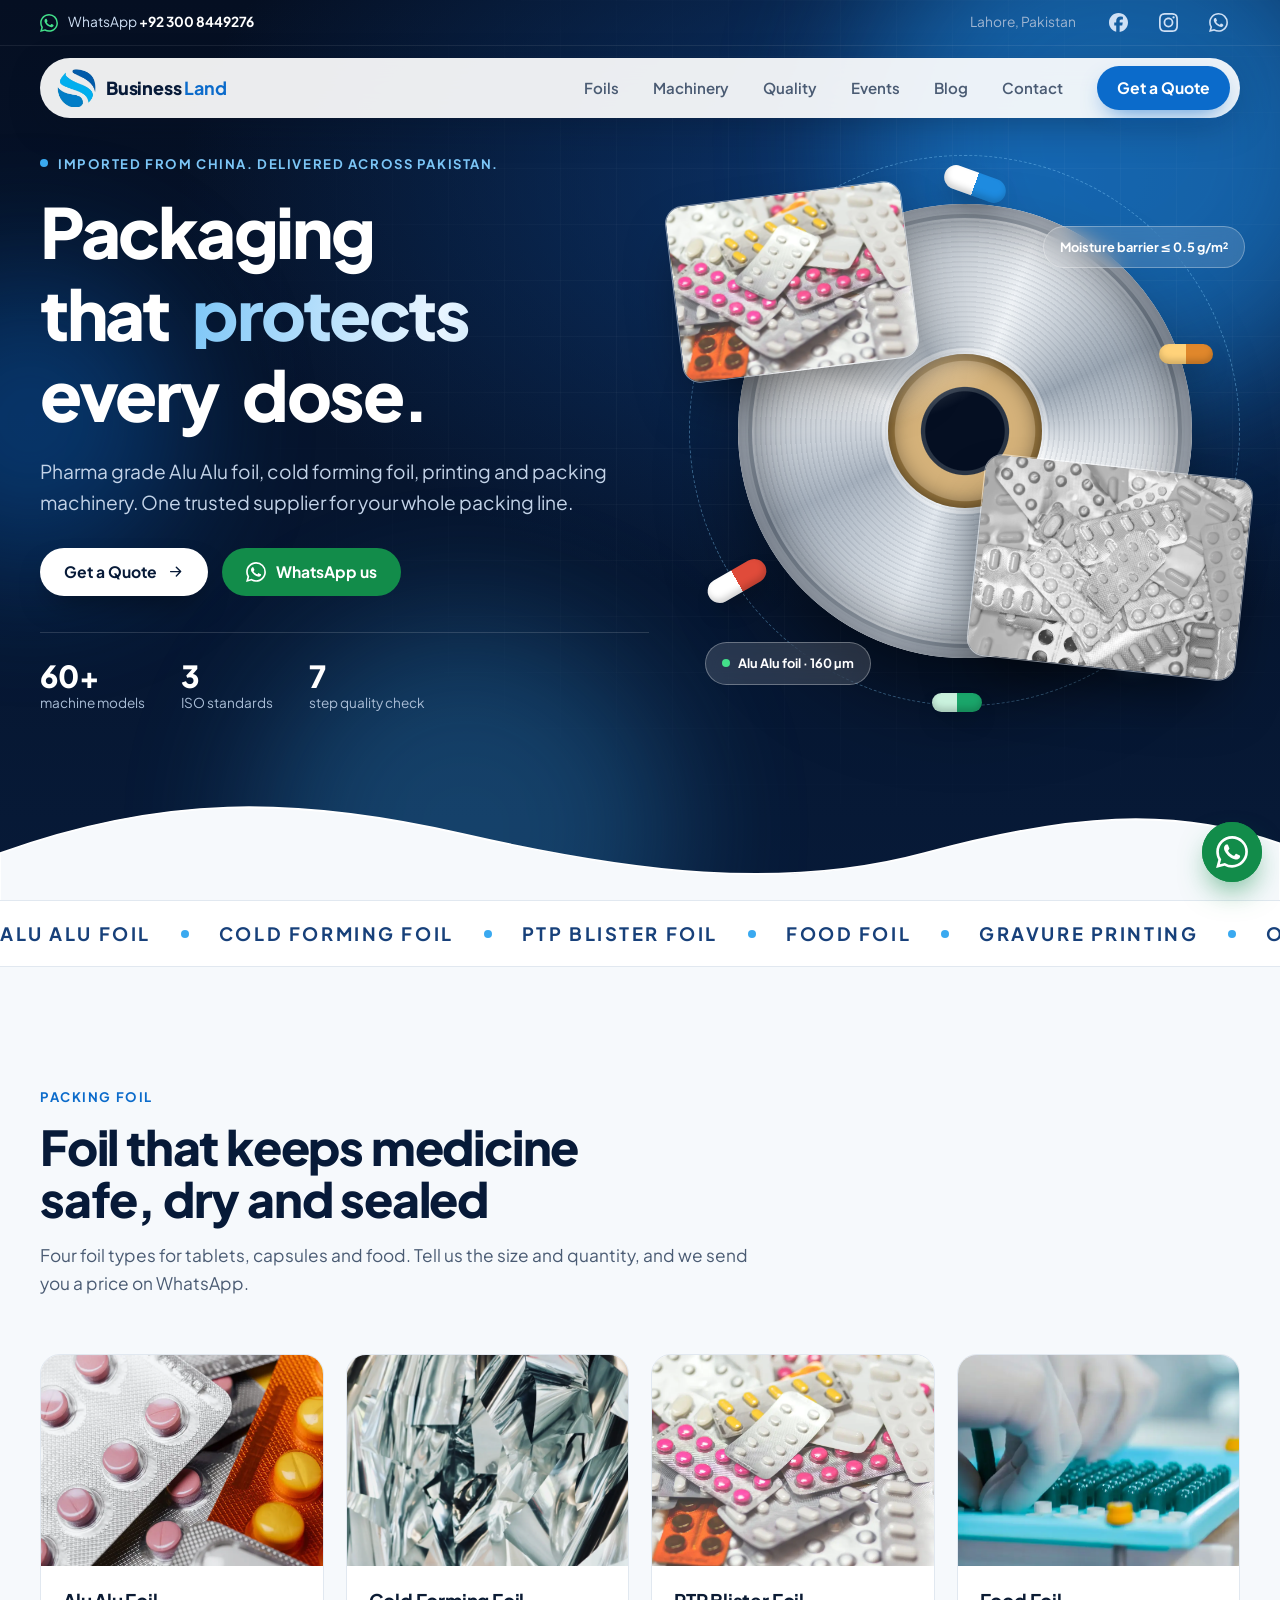
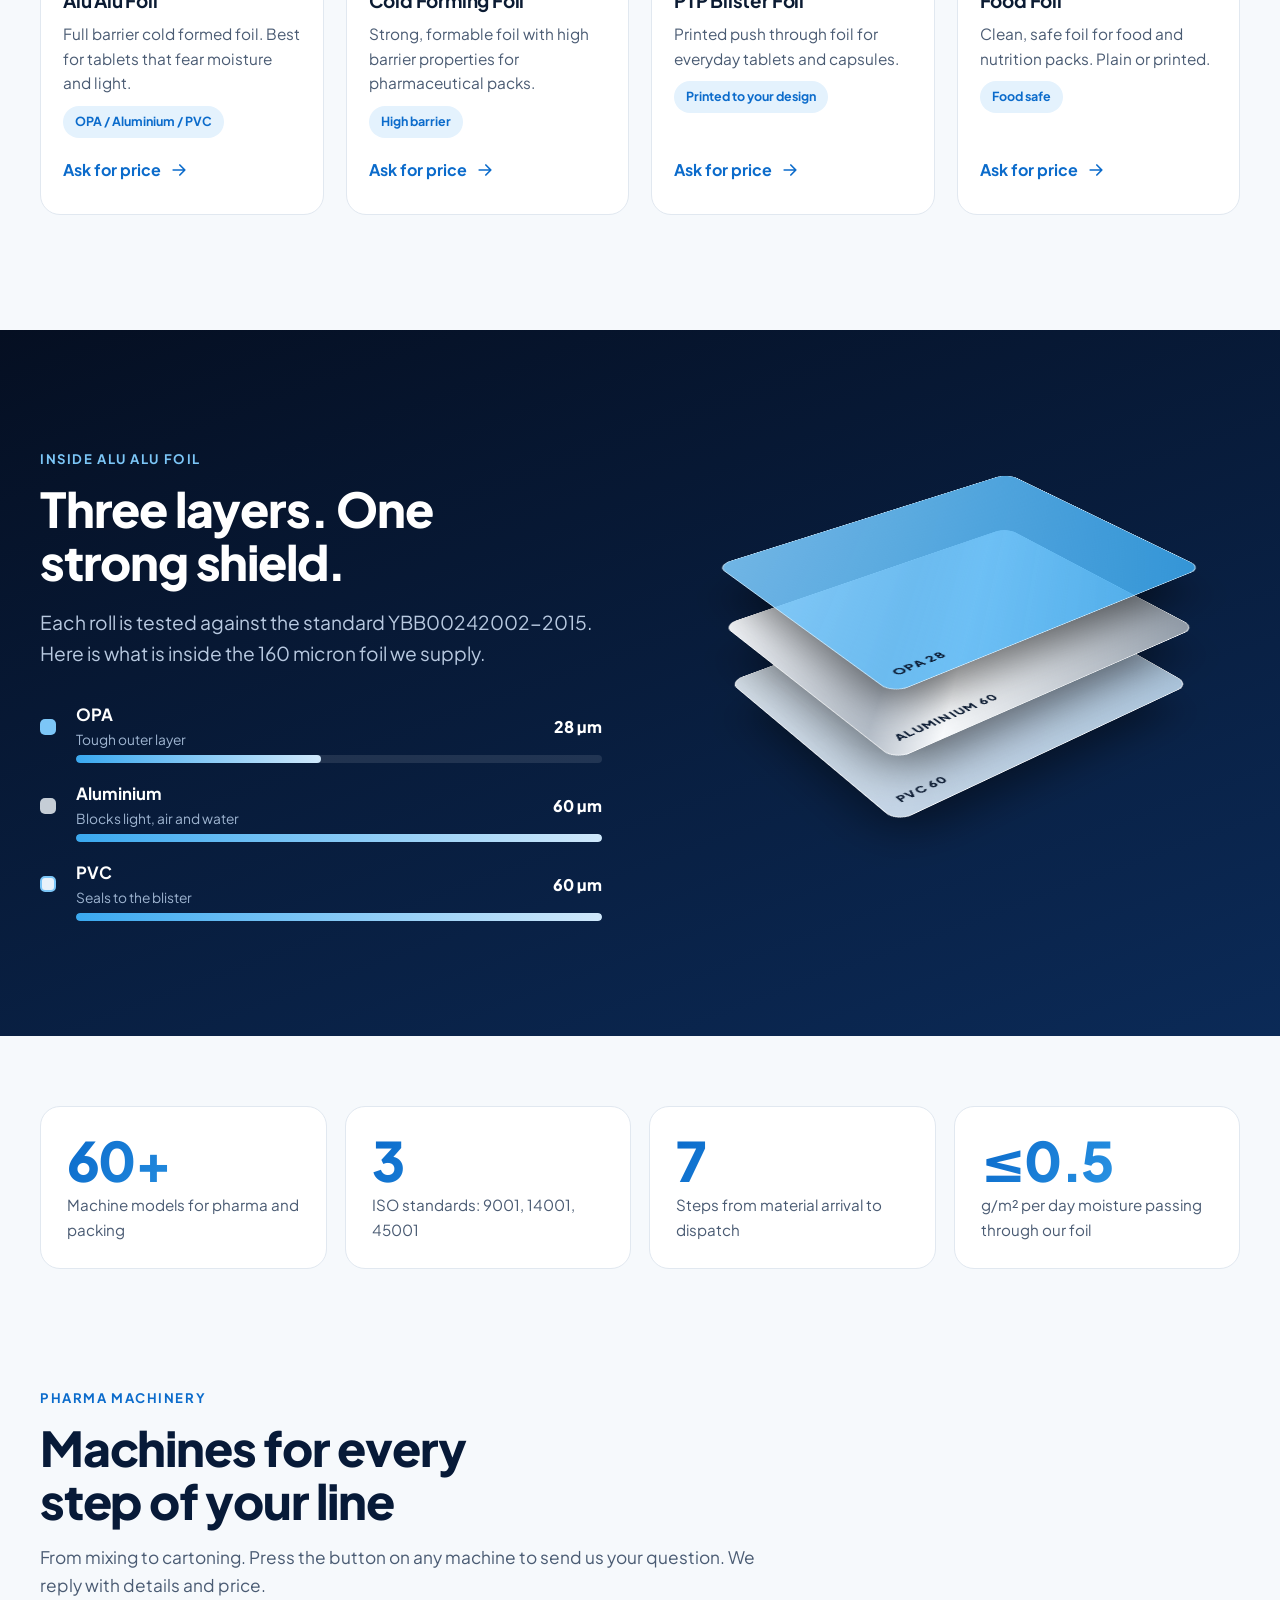
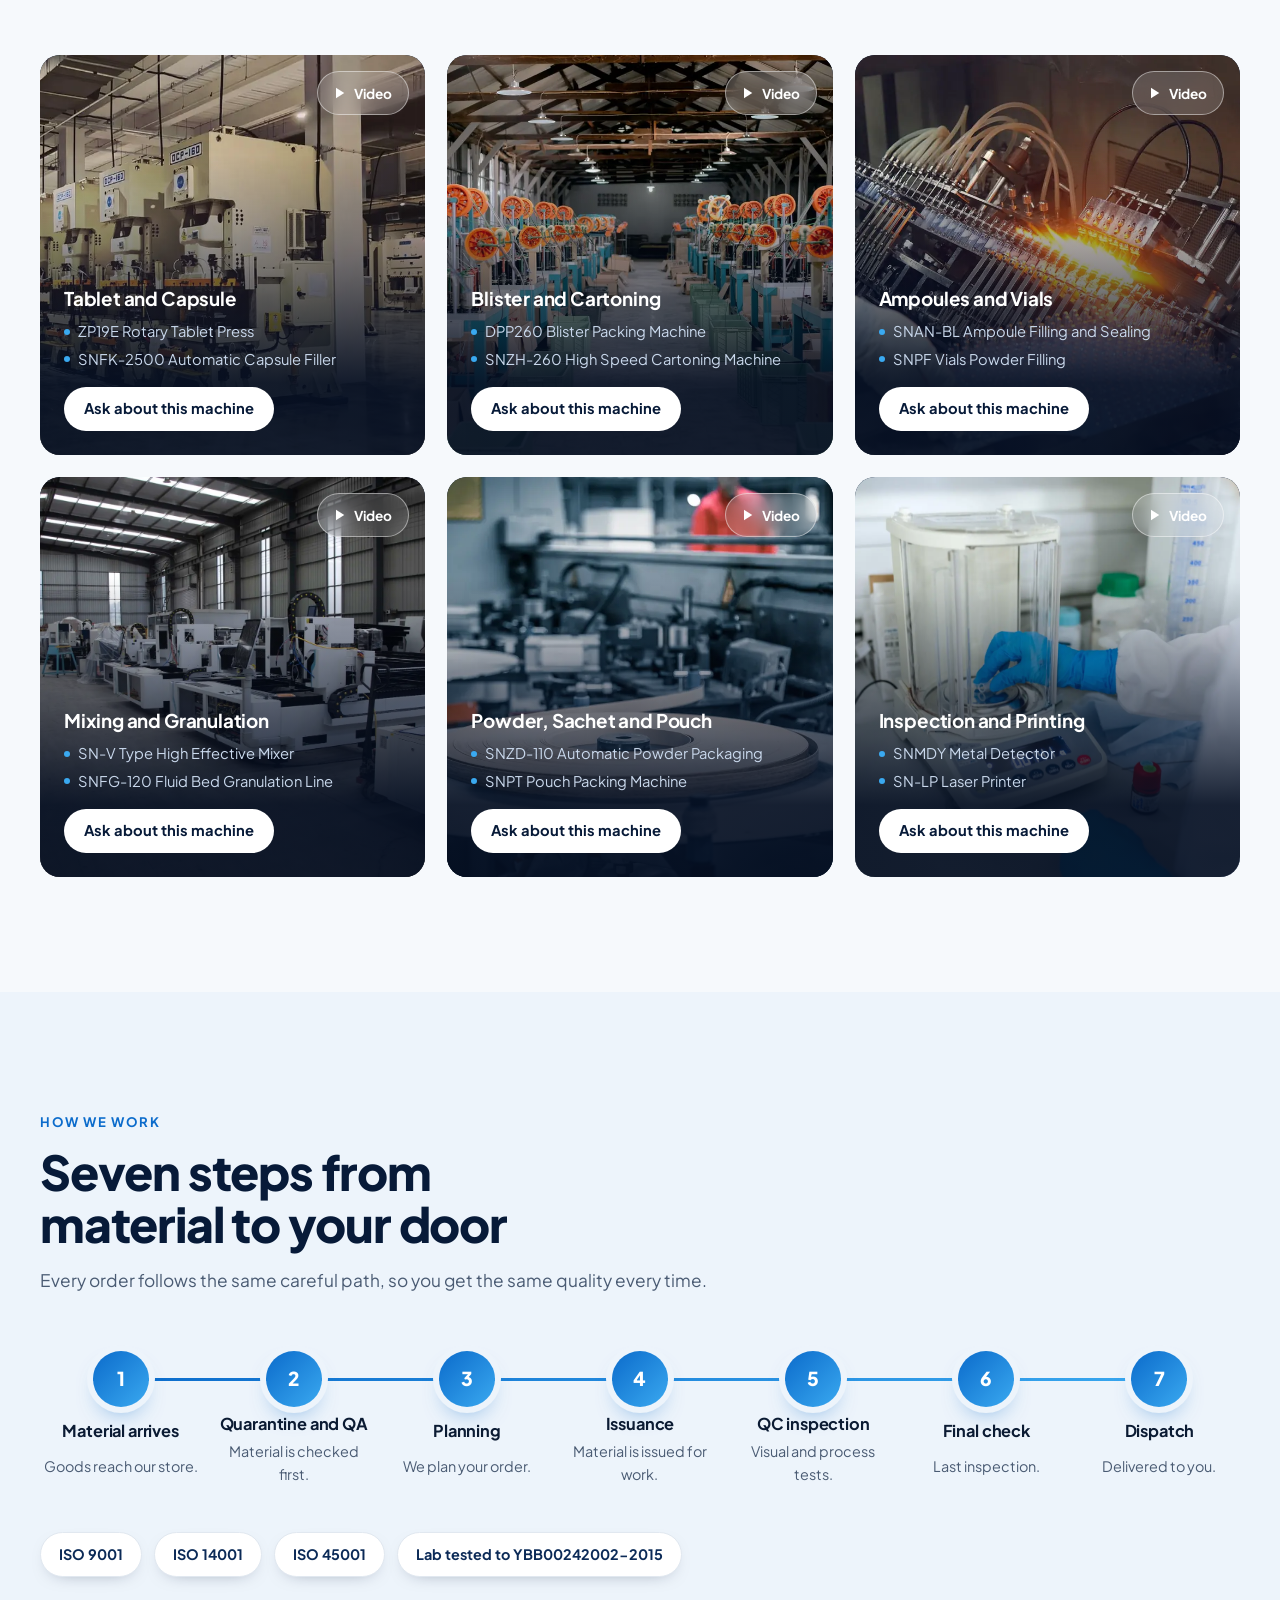
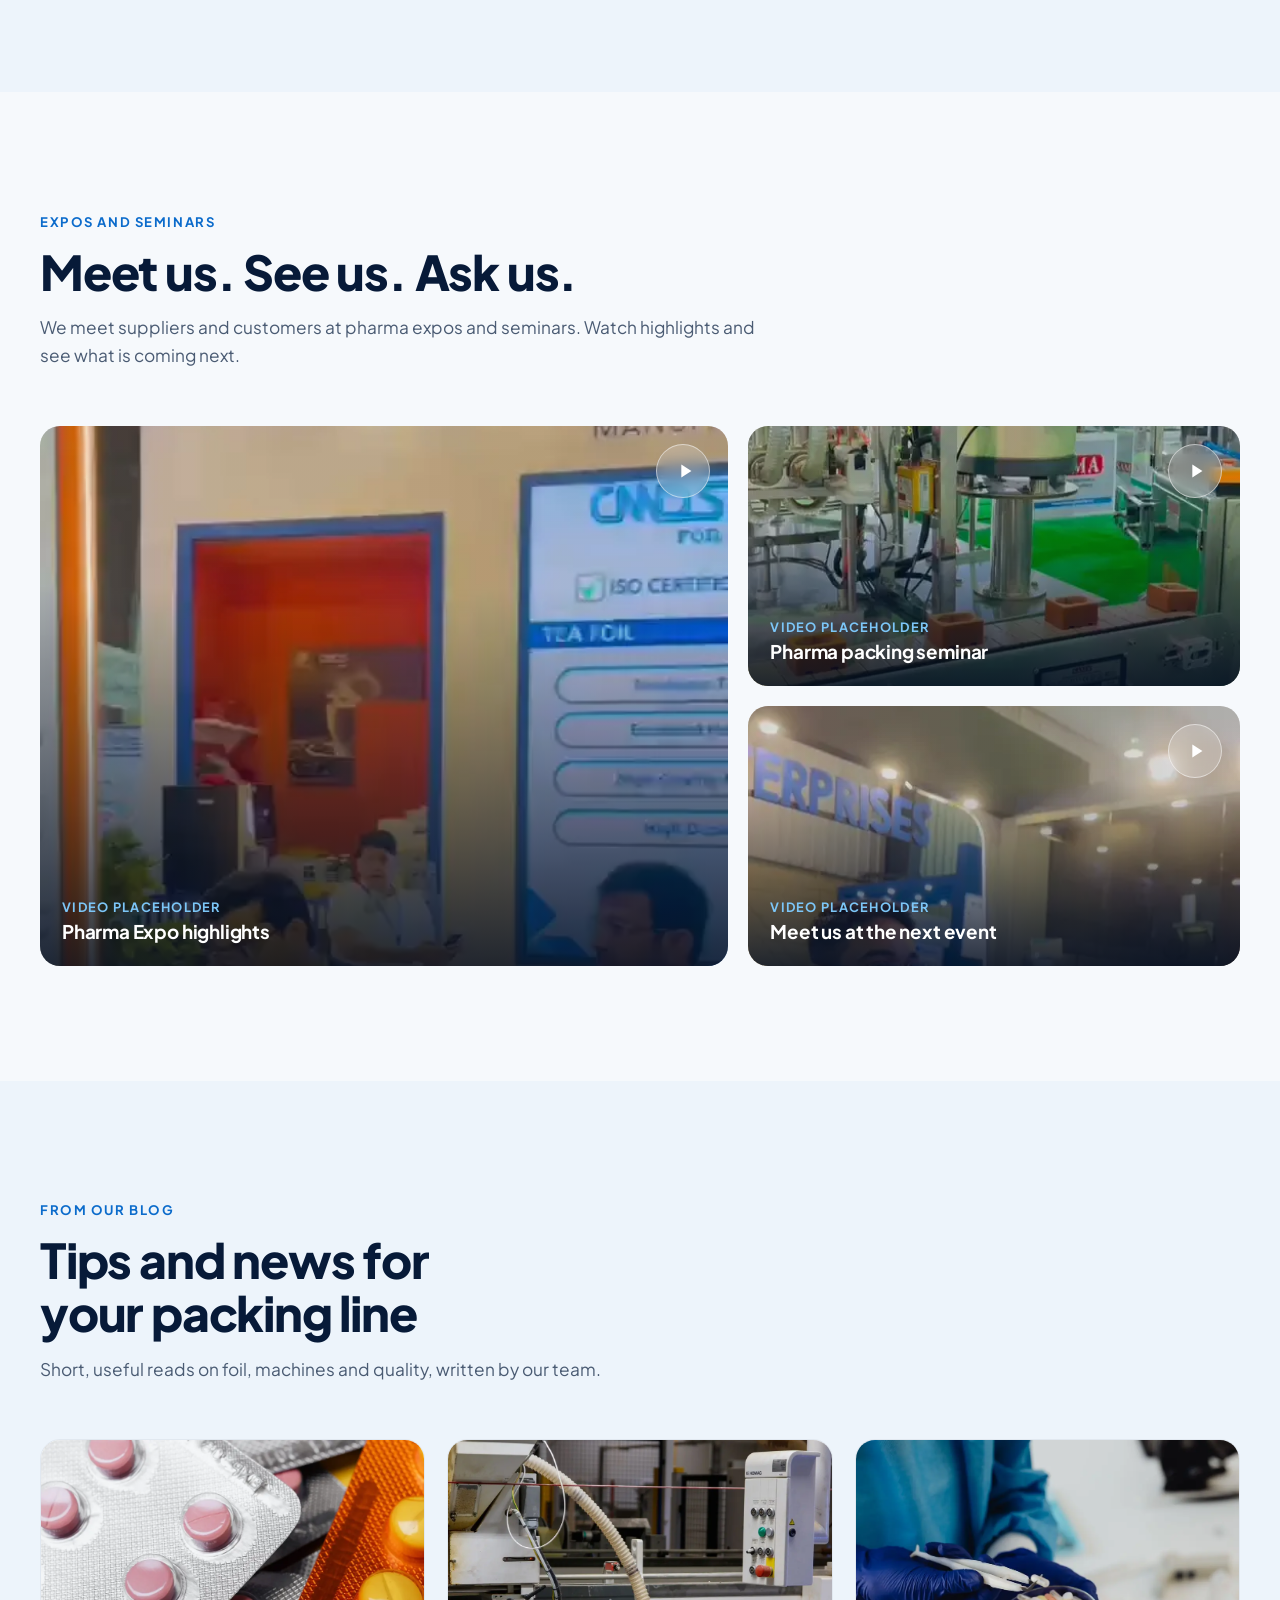
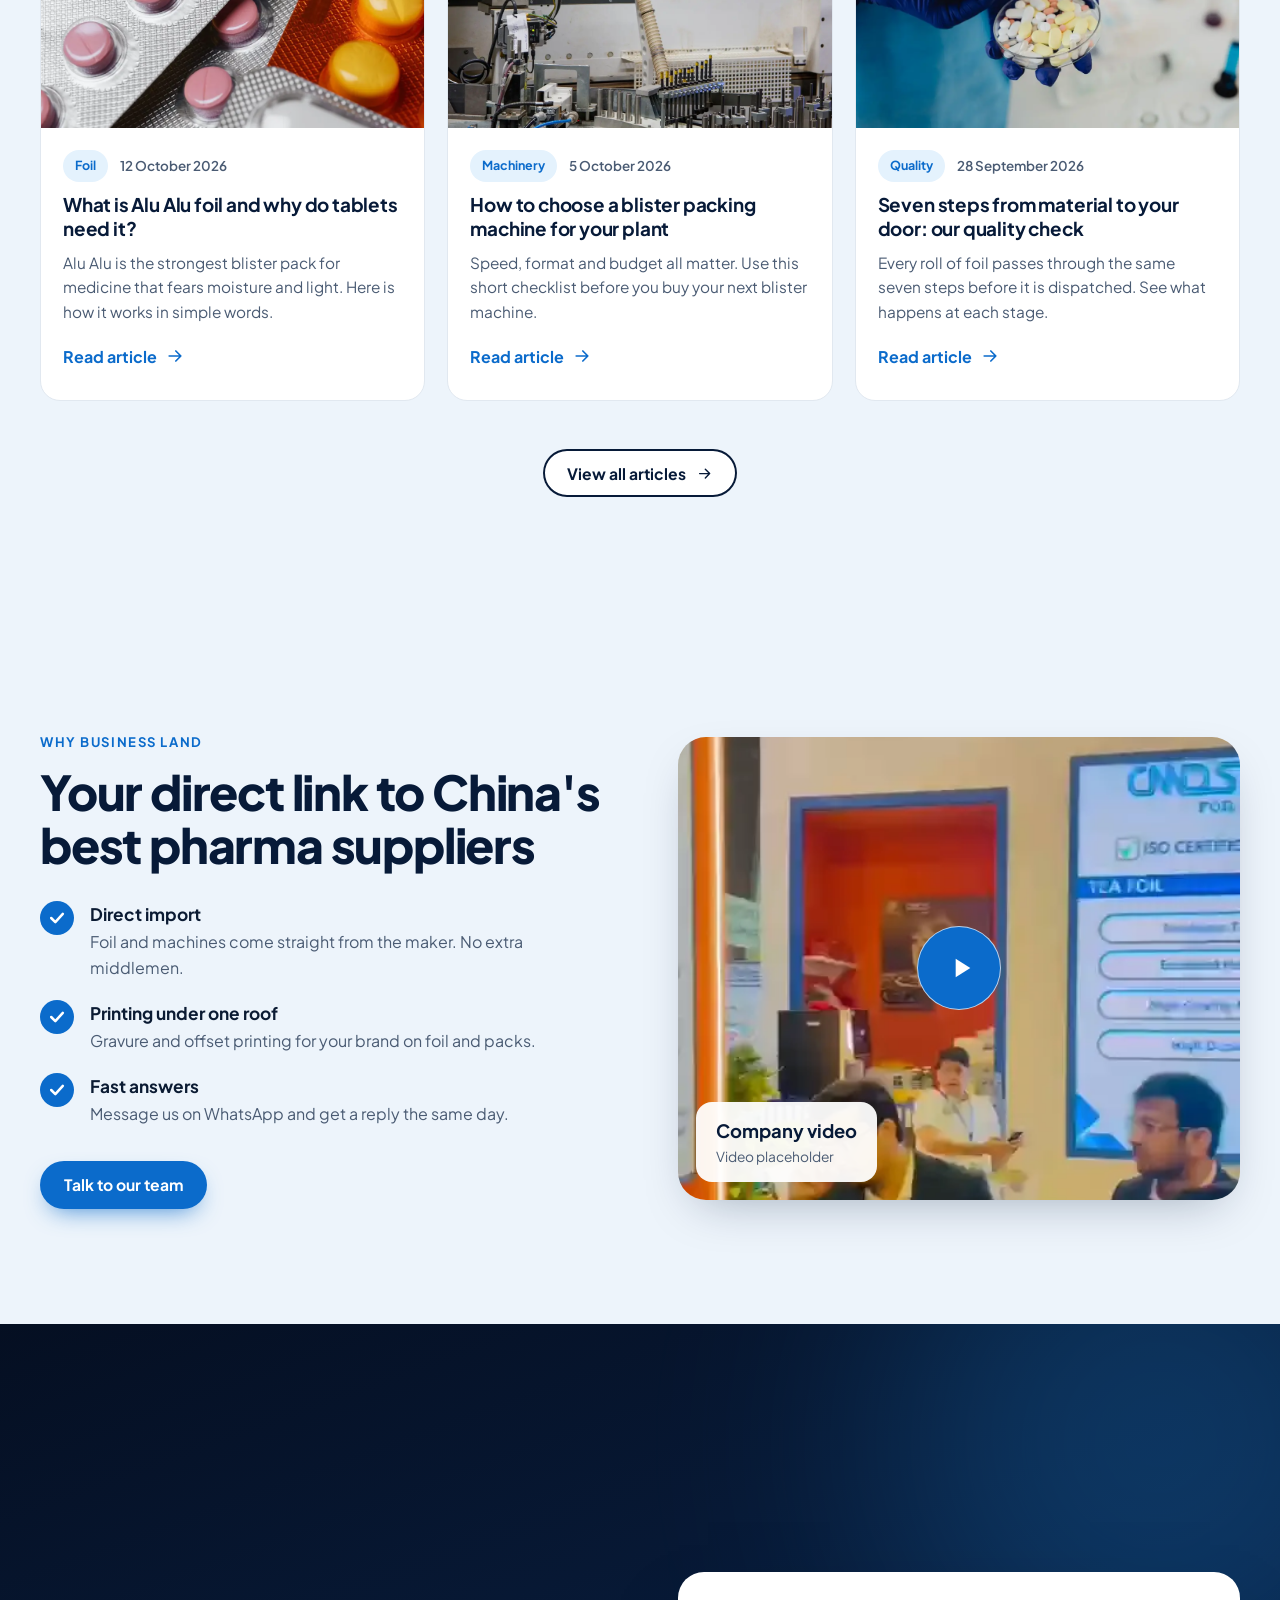
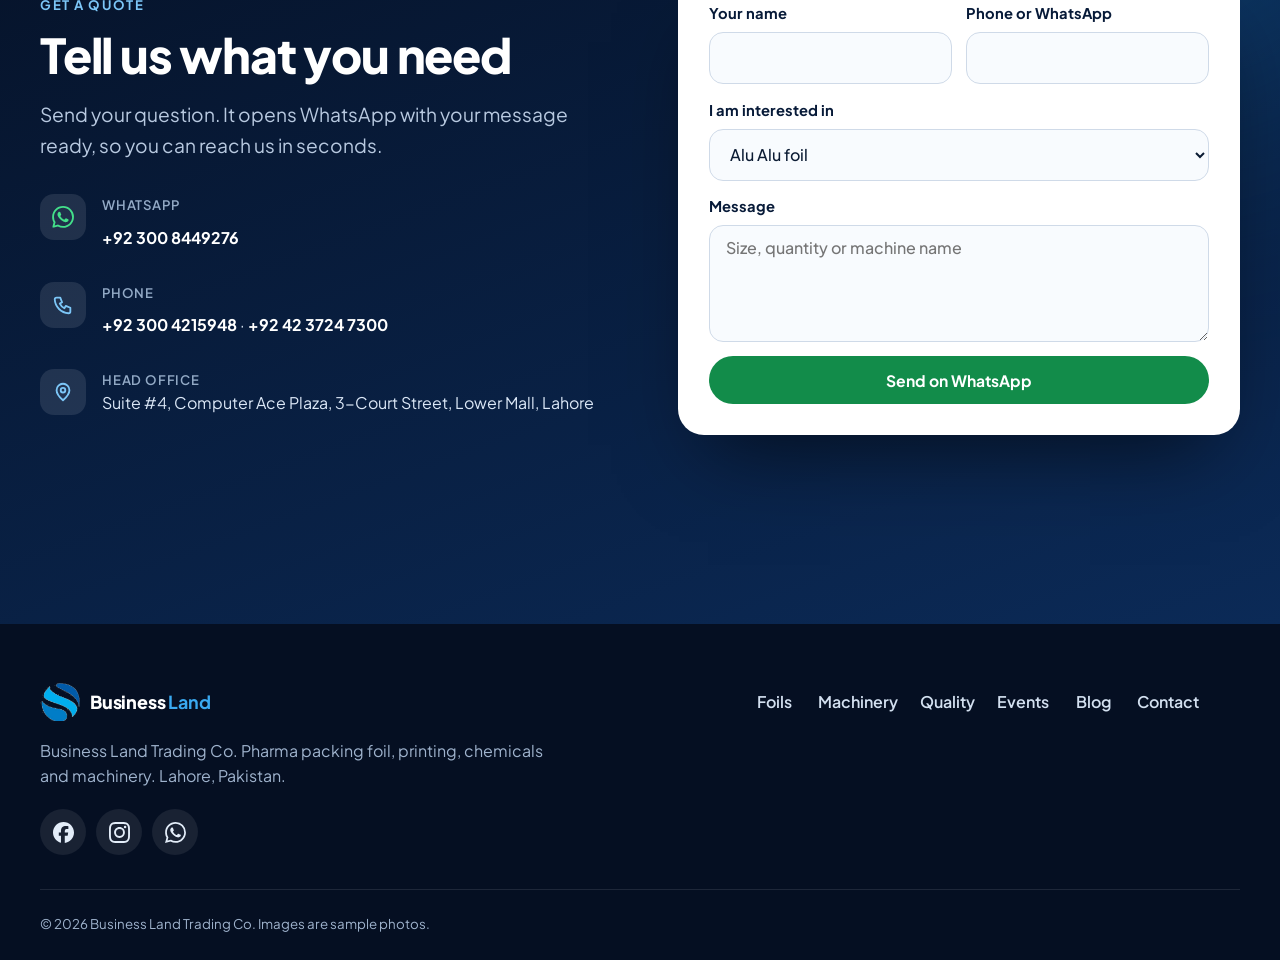
==== commit a26b5402: "Add blog: homepage section, listing page and article detail page with sample posts Co-Authored-By: C" ====
--- a/index.html
+++ b/index.html
@@ -14,6 +14,7 @@
 <link rel="preload" as="font" type="font/woff2" href="fonts/plus-jakarta-sans-latin.woff2" crossorigin>
 <link rel="preload" as="image" href="images/hero-blister-silver.webp" fetchpriority="high">
 <link rel="stylesheet" href="css/style.css">
+<link rel="stylesheet" href="css/blog.css">
 <script>document.documentElement.classList.add('js')</script>
 <noscript><style>.reveal{opacity:1!important;transform:none!important}.word>span{transform:none!important}</style></noscript>
 <script type="application/ld+json">
@@ -50,6 +51,7 @@
       <a href="#machinery">Machinery</a>
       <a href="#quality">Quality</a>
       <a href="#events">Events</a>
+      <a href="blog.html">Blog</a>
       <a href="#contact">Contact</a>
     </nav>
     <a class="btn btn-primary btn-sm hide-sm" href="#contact">Get a Quote</a>
@@ -259,6 +261,19 @@
   </div>
 </section>
 
+<!-- ============ BLOG ============ -->
+<section class="section tint" id="blog" aria-labelledby="blog-title">
+  <div class="container">
+    <div class="head reveal">
+      <p class="eyebrow">From our blog</p>
+      <h2 id="blog-title">Tips and news for your packing line</h2>
+      <p>Short, useful reads on foil, machines and quality, written by our team.</p>
+    </div>
+    <div class="cards three" data-blog="home" data-carousel="Latest articles"></div>
+    <div class="blog-cta reveal"><a class="btn btn-outline" href="blog.html">View all articles <svg viewBox="0 0 24 24" aria-hidden="true"><path d="M5 12h14M13 6l6 6-6 6"/></svg></a></div>
+  </div>
+</section>
+
 <!-- ============ WHY US ============ -->
 <section class="section tint why" aria-labelledby="why-title">
   <div class="container two">
@@ -321,7 +336,7 @@
         <li><a class="s-ig" href="https://www.instagram.com/" target="_blank" rel="noopener" aria-label="Business Land on Instagram"><svg class="ico" aria-hidden="true"><use href="#i-ig"/></svg></a></li>
         <li><a class="s-wa" href="https://wa.me/923008449276" data-wa="Hello Business Land, I need a quote." target="_blank" rel="noopener" aria-label="Chat with Business Land on WhatsApp"><svg class="ico" aria-hidden="true"><use href="#i-wa"/></svg></a></li>
       </ul></div>
-    <nav aria-label="Footer"><a href="#foils">Foils</a><a href="#machinery">Machinery</a><a href="#quality">Quality</a><a href="#events">Events</a><a href="#contact">Contact</a></nav>
+    <nav aria-label="Footer"><a href="#foils">Foils</a><a href="#machinery">Machinery</a><a href="#quality">Quality</a><a href="#events">Events</a><a href="blog.html">Blog</a><a href="#contact">Contact</a></nav>
   </div>
   <div class="container copy"><small>&copy; <span id="yr">2026</span> Business Land Trading Co. Images are sample photos.</small></div>
 <a class="fab" data-wa="Hello Business Land, I need a quote." href="https://wa.me/923008449276" target="_blank" rel="noopener" aria-label="Chat on WhatsApp">
@@ -330,6 +345,8 @@
 </footer>
 
 
+<script src="js/blog-data.js"></script>
+<script src="js/blog.js" defer></script>
 <script src="js/main.js" defer></script>
 </body>
 </html>
--- a/css/blog.css
+++ b/css/blog.css
@@ -0,0 +1,76 @@
+/* Business Land | blog styles (homepage teaser, listing, article). Uses the tokens from style.css. */
+
+/* ---------- shared post card bits ---------- */
+.meta{display:flex;flex-wrap:wrap;align-items:center;gap:0.5rem 0.75rem;font-size:.84rem;color:var(--muted);font-weight:600}
+.chip.alt{background:#fff;border:1px solid var(--line);color:var(--muted)}
+.post h3 a{text-decoration:none;color:var(--navy-900)}
+.post h3 a:hover{color:var(--blue-600)}
+.post .ph{display:block}
+.cards.three{grid-template-columns:repeat(3,1fr)}
+.blog-cta{display:flex;justify-content:center;margin-top:clamp(2rem,4vw,3rem)}
+.btn-outline{background:#fff;color:var(--navy-900);box-shadow:inset 0 0 0 2px var(--navy-900)}
+.btn-outline:hover{background:var(--navy-900);color:#fff}
+.btn svg{width:1.1em;height:1.1em}
+
+/* ---------- page banner on blog pages ---------- */
+.pagehead{position:relative;background:linear-gradient(160deg,var(--navy-950),var(--navy-800));color:#fff;padding:11rem 0 4.5rem;overflow:hidden}
+.pagehead::after{content:"";position:absolute;width:34rem;height:34rem;right:-10rem;top:-14rem;border-radius:50%;background:radial-gradient(circle,rgba(58,169,240,.35),transparent 65%)}
+.pagehead .container{position:relative;z-index:1}
+.pagehead h1{font-size:clamp(2.1rem,5vw,3.6rem);line-height:1.08;letter-spacing:-.03em;font-weight:800;text-wrap:balance;max-width:20ch}
+.pagehead .lead{color:#c3d6ee}
+.pagehead .meta{color:#c3d6ee;margin-bottom:1.1rem}
+.pagehead .meta .chip{background:rgba(124,198,247,.18);color:var(--sky-300)}
+.pagehead .byline{margin-top:1.1rem;color:#c3d6ee;font-weight:600}
+.crumbs{display:flex;flex-wrap:wrap;gap:0.5rem;font-size:.9rem;color:#9fb3cd;margin-bottom:1.25rem}
+.crumbs a{color:#d3e0f0;text-decoration:none}.crumbs a:hover{color:#fff;text-decoration:underline}
+.crumbs [aria-current]{color:#fff;font-weight:600;overflow:hidden;text-overflow:ellipsis;white-space:nowrap;max-width:min(32ch,60vw)}
+.crumbs li+li::before{content:"/";margin-right:0.5rem;opacity:.6}
+.crumbs{list-style:none;padding:0}
+
+/* ---------- listing ---------- */
+.filters{display:flex;flex-wrap:wrap;gap:0.625rem;margin-bottom:2rem}
+.fchip{min-height:2.75rem;padding:0 1.125rem;border-radius:62.4375rem;border:1px solid var(--line);background:#fff;color:var(--navy-900);font:700 .92rem/1 var(--font);cursor:pointer;transition:background .2s,color .2s,border-color .2s}
+.fchip:hover{border-color:var(--blue-600)}
+.fchip[aria-pressed=true]{background:var(--navy-900);border-color:var(--navy-900);color:#fff}
+.featured{display:grid;background:var(--card);border:1px solid var(--line);border-radius:var(--r);overflow:hidden;margin-bottom:1.75rem;transition:box-shadow .45s}
+.featured:hover{box-shadow:var(--shadow)}
+.featured[hidden]{display:none}
+.featured .ph{aspect-ratio:16/10;display:block}
+.featured:hover .ph img{transform:scale(1.05)}
+.featured .body{padding:clamp(1.5rem,3vw,2.5rem);display:flex;flex-direction:column;gap:1rem;justify-content:center;align-items:flex-start}
+.featured h2{font-size:clamp(1.5rem,2.6vw,2.2rem)}
+.featured h2 a{text-decoration:none;color:inherit}
+.featured p{color:var(--muted)}
+@media(min-width:900px){.featured{grid-template-columns:1.1fr 1fr}.featured .ph{aspect-ratio:auto;min-height:20rem}}
+.postgrid{display:grid;gap:1.375rem;grid-template-columns:repeat(3,1fr)}
+.empty{grid-column:1/-1;color:var(--muted);padding:2rem 0}
+
+/* ---------- article ---------- */
+.article{width:min(48rem,100% - 2.5rem);margin-inline:auto;padding:0 0 clamp(3rem,6vw,5rem)}
+.hero-img{margin:calc(-1 * clamp(2rem,4vw,3.25rem)) 0 clamp(2rem,4vw,3rem);border-radius:var(--r);overflow:hidden;box-shadow:var(--shadow);position:relative;z-index:2;background:var(--sky-100)}
+.hero-img img{width:100%;aspect-ratio:16/9;object-fit:cover}
+.prose{font-size:1.08rem;line-height:1.8;color:#22324a}
+.prose>*+*{margin-top:1.25rem}
+.prose h2{font-size:clamp(1.4rem,2.6vw,1.8rem);margin-top:2.5rem}
+.prose ul{padding-left:0;display:grid;gap:0.75rem}
+.prose li{position:relative;padding-left:1.75rem}
+.prose li::before{content:"";position:absolute;left:0;top:.7em;width:.6rem;height:.6rem;border-radius:50%;background:var(--sky-400)}
+.prose blockquote{margin-inline:0;padding:1.25rem 1.5rem;border-left:0.3125rem solid var(--blue-600);background:var(--sky-100);border-radius:0 var(--r) var(--r) 0;font-weight:600;color:var(--navy-900)}
+.share{display:flex;flex-wrap:wrap;align-items:center;gap:1rem;margin-top:2.5rem;padding-top:1.5rem;border-top:1px solid var(--line);font-weight:700;color:var(--navy-900)}
+.share .ico{width:1.25rem;height:1.25rem;fill:currentColor;stroke:none}
+.cta-box{display:flex;flex-wrap:wrap;align-items:center;justify-content:space-between;gap:1.25rem;margin-top:2.5rem;padding:clamp(1.5rem,3vw,2.25rem);border-radius:var(--r);background:linear-gradient(135deg,var(--navy-900),var(--blue-600));color:#fff}
+.cta-box h2{color:#fff;font-size:clamp(1.3rem,2.4vw,1.7rem)}
+.cta-box p{color:#d3e6f8;margin-top:0.25rem}
+.notfound{text-align:center;padding:4rem 0}
+.notfound h1{font-size:clamp(1.6rem,4vw,2.4rem);color:var(--navy-900);margin-bottom:0.75rem}
+.notfound p{color:var(--muted);margin-bottom:1.5rem}
+.related-sec{background:#edf4fb;padding:clamp(3rem,6vw,5rem) 0}
+.related-sec h2{margin-bottom:2rem}
+
+/* ---------- responsive ---------- */
+@media(max-width:1099px){.cards.three,.postgrid{grid-template-columns:repeat(2,1fr)}}
+@media(max-width:699px){
+  .postgrid{grid-template-columns:1fr}
+  .pagehead{padding:9.5rem 0 3.5rem}
+  .cards.three{grid-template-columns:none}
+}
